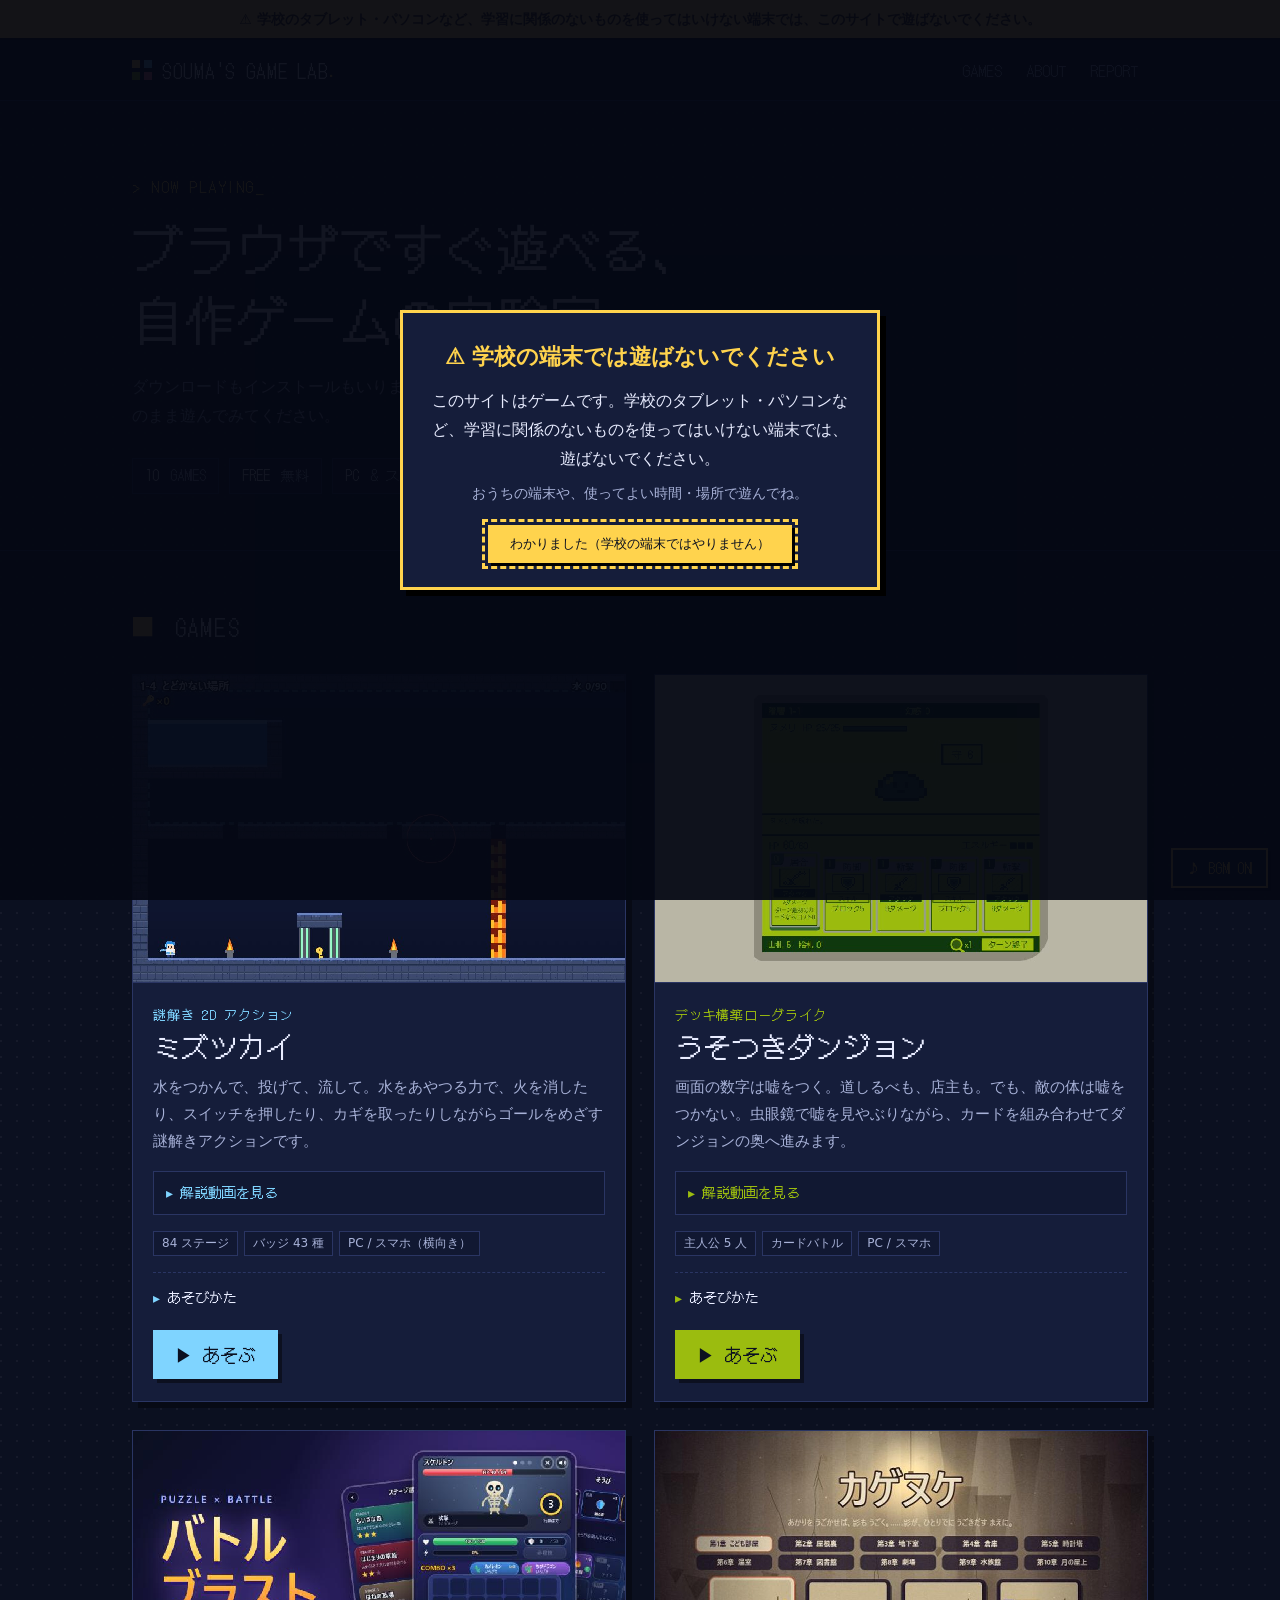
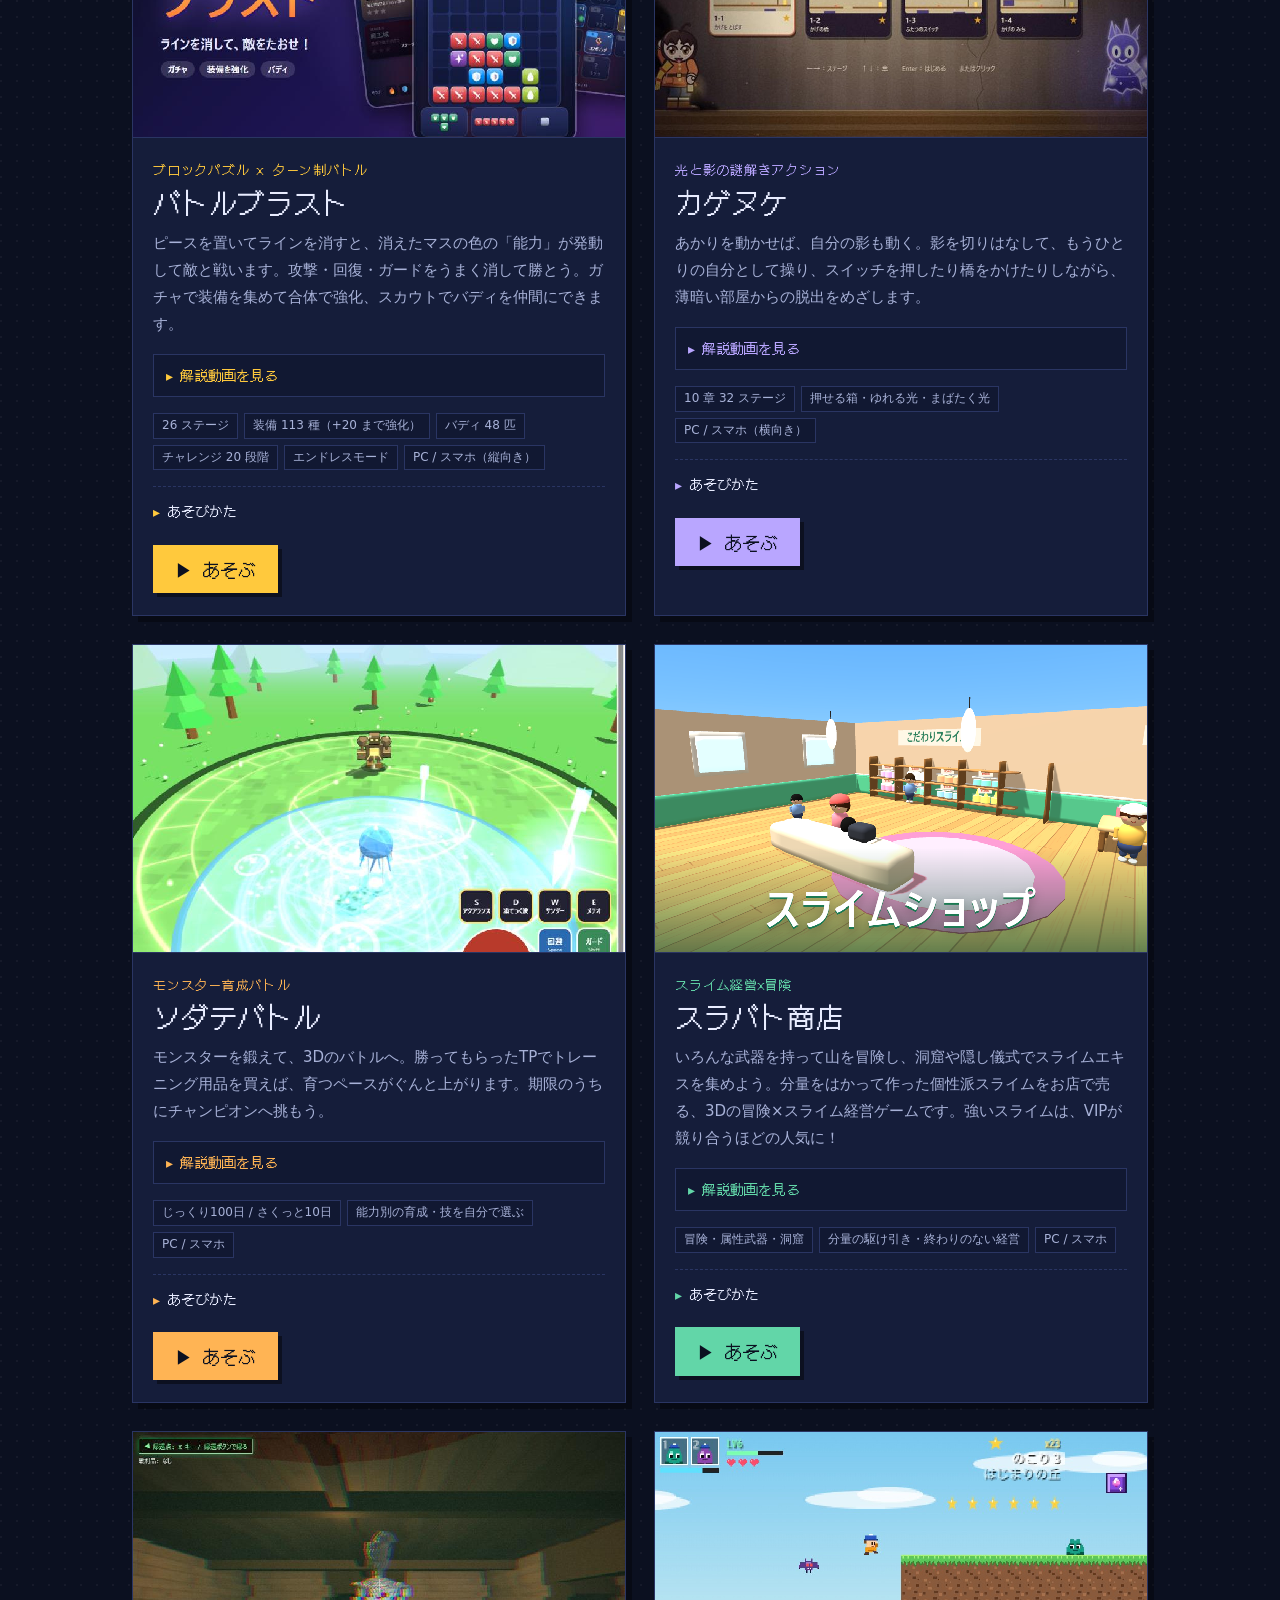
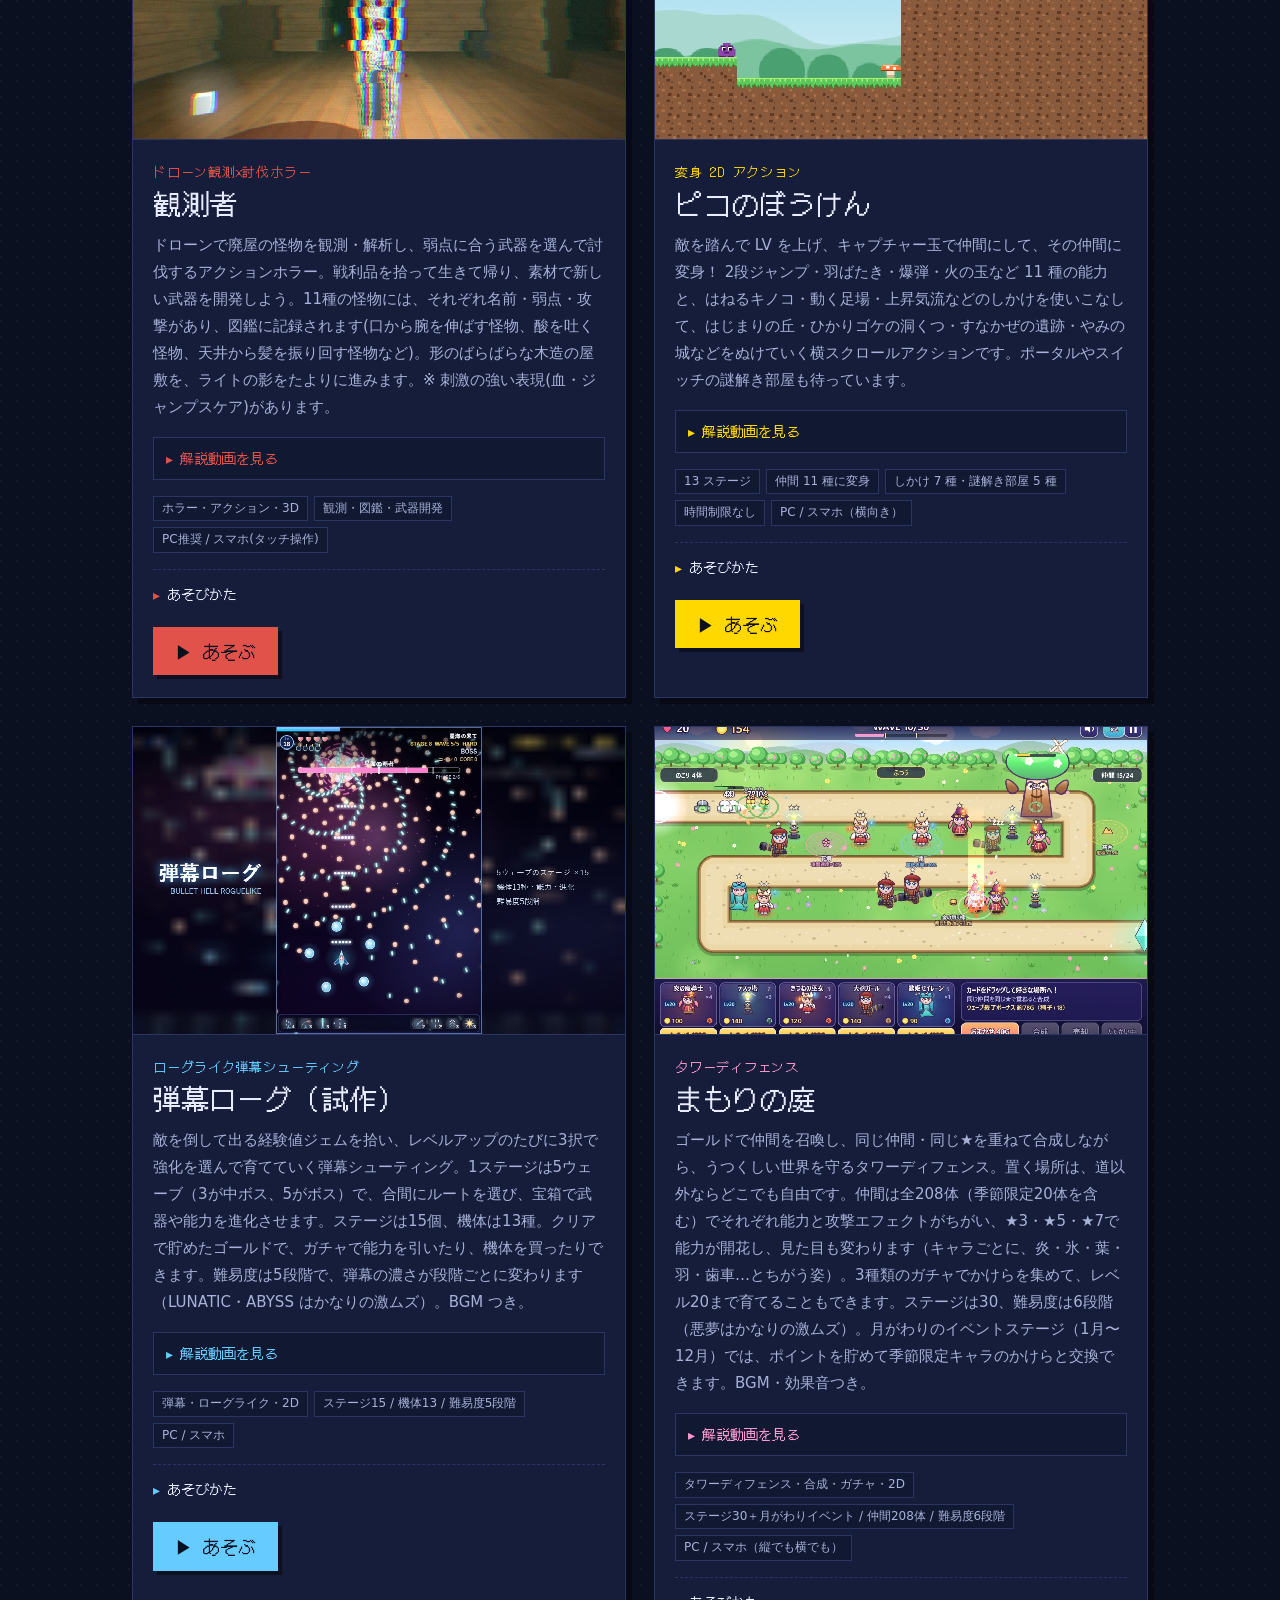
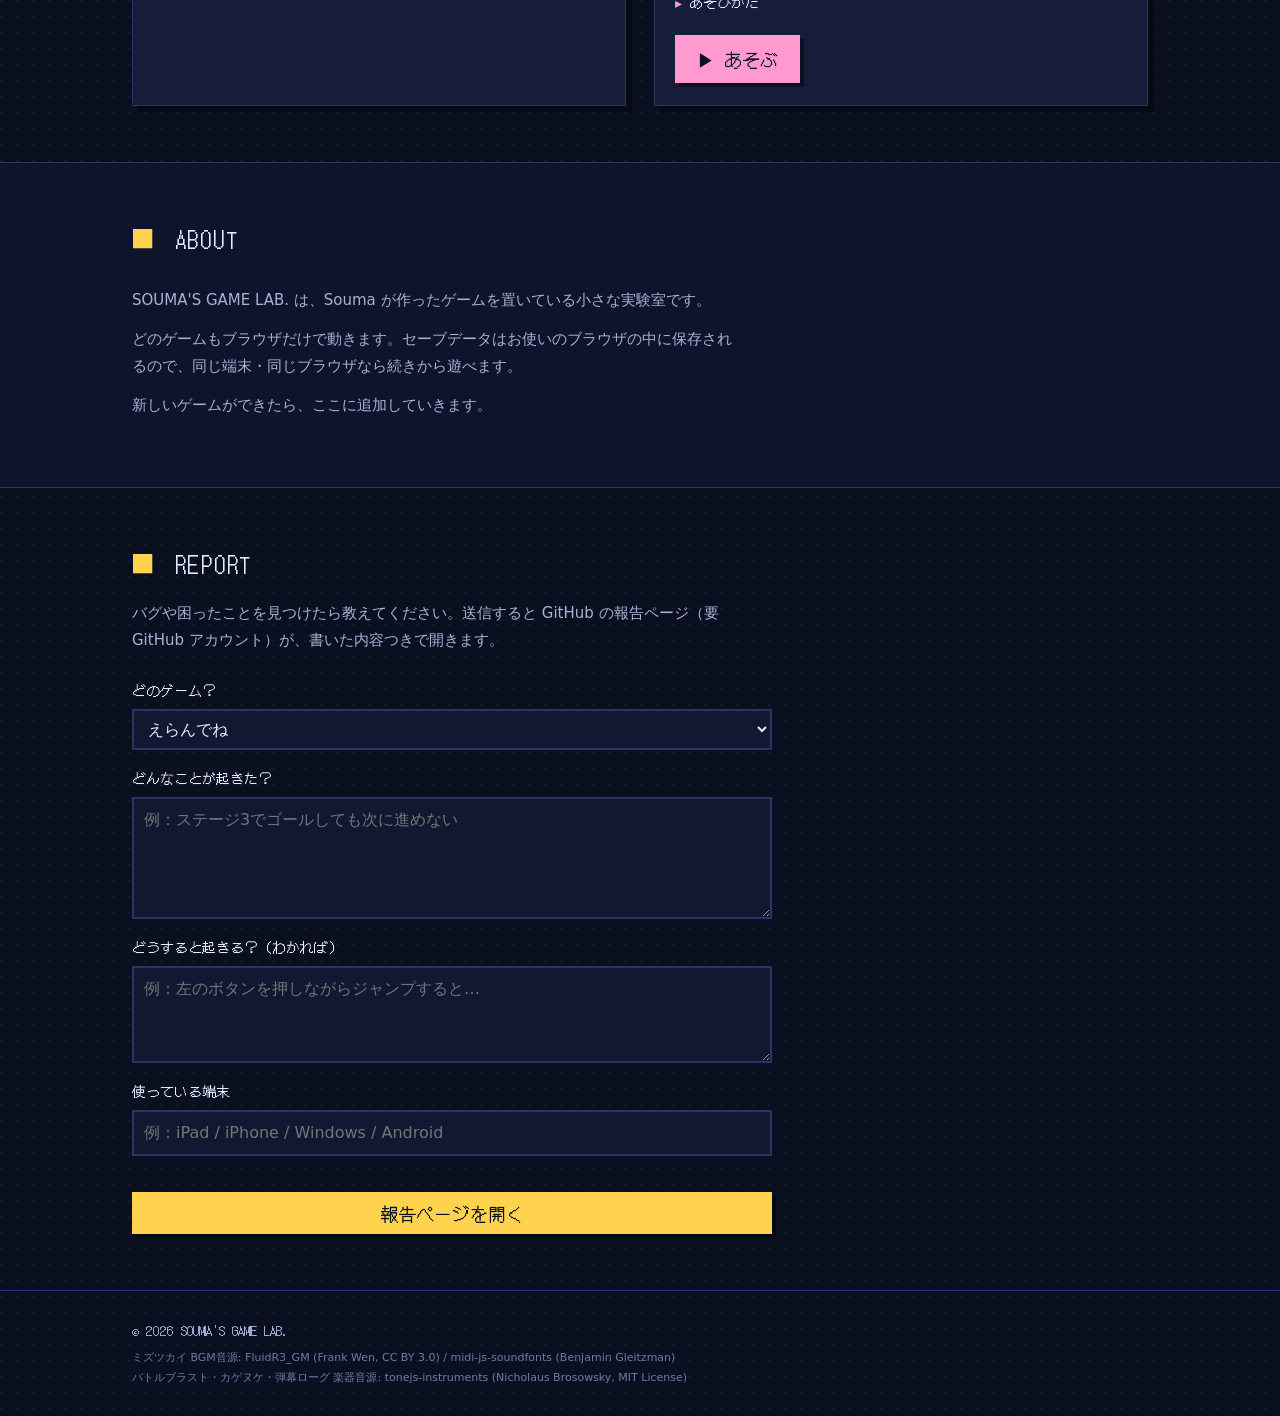
==== index.html @ 835f0729 "Deploy from game_dev@b978fca" ====
<!doctype html>
<html lang="ja">
<head>
<meta charset="utf-8">
<meta name="viewport" content="width=device-width, initial-scale=1, viewport-fit=cover">
<style>html{touch-action:manipulation;-webkit-text-size-adjust:100%}input,select,textarea{font-size:max(16px,1em)}</style><script>(function(){var l=0,o={passive:false,capture:true},m=document.querySelector('meta[name="viewport"]'),c=m&&m.content;document.addEventListener("touchstart",function(e){if(e.touches.length>1&&e.cancelable)e.preventDefault();},o);document.addEventListener("touchend",function(e){var n=Date.now();if(n-l<350&&e.cancelable)e.preventDefault();l=n;},o);["gesturestart","gesturechange","gestureend"].forEach(function(t){document.addEventListener(t,function(e){e.preventDefault();},o);});document.addEventListener("dblclick",function(e){e.preventDefault();},o);var v=window.visualViewport;if(v&&m)v.addEventListener("resize",function(){if(v.scale>1.01){m.content=c+",maximum-scale=1.0001";setTimeout(function(){m.content=c;},60);}});})();</script>
<title>SOUMA'S GAME LAB.</title>
<meta name="description" content="ブラウザですぐ遊べる自作ゲームを公開している、SOUMA'S GAME LAB. のホームページです。">
<meta property="og:title" content="SOUMA'S GAME LAB.">
<meta property="og:description" content="ブラウザですぐ遊べる、自作ゲームの実験室。">
<meta property="og:type" content="website">
<meta property="og:image" content="https://soumakonagai-dev.github.io/images/mizutsukai.jpg">
<meta name="theme-color" content="#0b1020">
<link rel="icon" href="favicon.svg" type="image/svg+xml">
<link rel="preconnect" href="https://fonts.googleapis.com">
<link rel="preconnect" href="https://fonts.gstatic.com" crossorigin>
<link href="https://fonts.googleapis.com/css2?family=DotGothic16&display=swap" rel="stylesheet">
<link rel="stylesheet" href="style.css">
</head>
<body>

<div id="school-note" class="school-note" role="note">⚠ 学校のタブレット・パソコンなど、学習に関係のないものを使ってはいけない端末では、このサイトで遊ばないでください。</div>

<header class="site-header">
  <div class="wrap header-inner">
    <a class="logo" href="./" aria-label="SOUMA'S GAME LAB. トップ">
      <span class="logo-mark" aria-hidden="true"></span>
      <span class="logo-text">SOUMA'S GAME LAB<span class="dot">.</span></span>
    </a>
    <nav class="nav" aria-label="メイン">
      <a href="#games">GAMES</a>
      <a href="#about">ABOUT</a>
      <a href="#report">REPORT</a>
    </nav>
  </div>
</header>

<main>
  <section class="hero">
    <div class="wrap">
      <p class="hero-kicker">&gt; NOW PLAYING_</p>
      <h1 class="hero-title">ブラウザですぐ遊べる、<br>自作ゲームの実験室。</h1>
      <p class="hero-lead">ダウンロードもインストールもいりません。気になったゲームを選んで、そのまま遊んでみてください。</p>
      <ul class="hero-stats" aria-label="サイトの特徴">
        <li><b>10</b> GAMES</li>
        <li><b>FREE</b> 無料</li>
        <li><b>PC</b> &amp; スマホ</li>
      </ul>
    </div>
  </section>

  <section id="games" class="section">
    <div class="wrap">
      <h2 class="section-title"><span aria-hidden="true">■</span> GAMES</h2>

      <div class="games">
        <article class="game" style="--accent:#7fd4ff; --media-bg:#0b1020">
          <a class="game-media" href="games/mizutsukai/" tabindex="-1" aria-hidden="true">
            <img src="images/mizutsukai.jpg" alt="" width="960" height="600" loading="lazy">
          </a>
          <div class="game-body">
            <p class="game-genre">謎解き 2D アクション</p>
            <h3 class="game-title">ミズツカイ</h3>
            <p class="game-desc">水をつかんで、投げて、流して。水をあやつる力で、火を消したり、スイッチを押したり、カギを取ったりしながらゴールをめざす謎解きアクションです。</p>
            <div class="video" data-game="mizutsukai" data-yt="" data-src="videos/mizutsukai.mp4" data-poster="images/mizutsukai.jpg"></div>
            <ul class="game-tags">
              <li>84 ステージ</li>
              <li>バッジ 43 種</li>
              <li>PC / スマホ（横向き）</li>
            </ul>
            <details class="howto">
              <summary>あそびかた</summary>
              <dl>
                <dt>PC</dt><dd>←→ / AD で移動、↑ / W / Space でジャンプ。マウス長押しで水をつかみ、はなすと投げる。R でやりなおし。</dd>
                <dt>スマホ</dt><dd>横向きにして、左のパッドで移動、右のボタンでジャンプ。画面をなぞって水をあやつる。</dd>
              </dl>
              <p>はじめての人は、ステージえらびの「チュートリアル」から！</p>
            </details>
            <a class="play" href="games/mizutsukai/">▶ あそぶ</a>
          </div>
        </article>

        <article class="game" style="--accent:#9bbc0f; --media-bg:#b9b6a6">
          <a class="game-media" href="games/usotsuki-dungeon/" tabindex="-1" aria-hidden="true">
            <img src="images/usotsuki-dungeon.jpg" alt="" width="960" height="600" loading="lazy">
          </a>
          <div class="game-body">
            <p class="game-genre">デッキ構築ローグライク</p>
            <h3 class="game-title">うそつきダンジョン</h3>
            <p class="game-desc">画面の数字は嘘をつく。道しるべも、店主も。でも、敵の体は嘘をつかない。虫眼鏡で嘘を見やぶりながら、カードを組み合わせてダンジョンの奥へ進みます。</p>
            <div class="video" data-game="usotsuki-dungeon" data-yt="" data-src="videos/usotsuki-dungeon.mp4" data-poster="images/usotsuki-dungeon.jpg"></div>
            <ul class="game-tags">
              <li>主人公 5 人</li>
              <li>カードバトル</li>
              <li>PC / スマホ</li>
            </ul>
            <details class="howto">
              <summary>あそびかた</summary>
              <dl>
                <dt>PC</dt><dd>←→ で選んで Z で決定、X でターン終了。C で虫眼鏡を構えて、あやしいところを調べる。</dd>
                <dt>スマホ</dt><dd>1 回タップで選択、もう 1 回で決定。虫眼鏡は右下をタップしてから、あやしいところをタップ。</dd>
              </dl>
              <p>タイトル画面の「チュートリアル」で基本が学べます。</p>
            </details>
            <a class="play" href="games/usotsuki-dungeon/">▶ あそぶ</a>
          </div>
        </article>

        <article class="game" style="--accent:#ffc93d; --media-bg:#1c1450">
          <a class="game-media" href="games/battle-blast/" tabindex="-1" aria-hidden="true">
            <img src="images/battle-blast.jpg" alt="" width="960" height="600" loading="lazy">
          </a>
          <div class="game-body">
            <p class="game-genre">ブロックパズル × ターン制バトル</p>
            <h3 class="game-title">バトルブラスト</h3>
            <p class="game-desc">ピースを置いてラインを消すと、消えたマスの色の「能力」が発動して敵と戦います。攻撃・回復・ガードをうまく消して勝とう。ガチャで装備を集めて合体で強化、スカウトでバディを仲間にできます。</p>
            <div class="video" data-game="battle-blast" data-yt="" data-src="videos/battle-blast.mp4" data-poster="images/battle-blast.jpg"></div>
            <ul class="game-tags">
              <li>26 ステージ</li>
              <li>装備 113 種（+20 まで強化）</li>
              <li>バディ 48 匹</li>
              <li>チャレンジ 20 段階</li>
              <li>エンドレスモード</li>
              <li>PC / スマホ（縦向き）</li>
            </ul>
            <details class="howto">
              <summary>あそびかた</summary>
              <dl>
                <dt>PC</dt><dd>手札のピースをマウスでドラッグして、盤面に置く。タテかヨコ 1 列がそろうと消えて、そのマスの能力が発動する。</dd>
                <dt>スマホ</dt><dd>指でピースをドラッグ。画面上のボタンで必殺技とバディのスキルが使える。</dd>
              </dl>
              <p>はじめての人は、ステージ 1「ちいさな森」から！ コインでガチャを引いて装備を集めよう（ピックアップは1時間ごとに入れかわり）。スカウトで仲間にしたバディは、バトル中に1回ずつスキルが使えるよ。腕に自信がついたら、難易度 20 段階のチャレンジへ！</p>
            </details>
            <a class="play" href="games/battle-blast/">▶ あそぶ</a>
          </div>
        </article>

        <article class="game" style="--accent:#b9a6ff; --media-bg:#2a2236">
          <a class="game-media" href="games/kagenuke/" tabindex="-1" aria-hidden="true">
            <img src="images/kagenuke.jpg" alt="" width="960" height="600" loading="lazy">
          </a>
          <div class="game-body">
            <p class="game-genre">光と影の謎解きアクション</p>
            <h3 class="game-title">カゲヌケ</h3>
            <p class="game-desc">あかりを動かせば、自分の影も動く。影を切りはなして、もうひとりの自分として操り、スイッチを押したり橋をかけたりしながら、薄暗い部屋からの脱出をめざします。</p>
            <div class="video" data-game="kagenuke" data-yt="" data-src="videos/kagenuke.mp4" data-poster="images/kagenuke.jpg"></div>
            <ul class="game-tags">
              <li>10 章 32 ステージ</li>
              <li>押せる箱・ゆれる光・まばたく光</li>
              <li>PC / スマホ（横向き）</li>
            </ul>
            <details class="howto">
              <summary>あそびかた</summary>
              <dl>
                <dt>PC</dt><dd>←→ で歩く、Space でジャンプ。L であかりを動かす（矢印キー・Q/E・マウスのドラッグ）。C で自分の影を切りはなし、Tab で実体と影を切りかえる。R でやりなおし、Esc でポーズ。</dd>
                <dt>スマホ</dt><dd>横向きにして、左の ◀ ▶ で歩き、右の「ジャンプ」。「ひかり」を押してから画面をなぞると あかりが動く（「ちかく」「とおく」で奥行き）。「影」で影をつくり、「きりかえ」で実体と影を切りかえる。</dd>
              </dl>
              <p>はじめての人は、タイトルの「あそびかた」（チュートリアル）から！ 画面の案内にそって、あかりの動かしかたや、影のつくりかたを順番に覚えられます。影は、あかりの影の中だけを歩けます。光に照らされた所は壁になります。</p>
            </details>
            <a class="play" href="games/kagenuke/">▶ あそぶ</a>
          </div>
        </article>
        <article class="game" style="--accent:#ffb454; --media-bg:#1b2040">
          <a class="game-media" href="games/sodate-battle/" tabindex="-1" aria-hidden="true">
            <img src="images/sodate-battle.jpg" alt="" width="960" height="600" loading="lazy">
          </a>
          <div class="game-body">
            <p class="game-genre">モンスター育成バトル</p>
            <h3 class="game-title">ソダテバトル</h3>
            <p class="game-desc">モンスターを鍛えて、3Dのバトルへ。勝ってもらったTPでトレーニング用品を買えば、育つペースがぐんと上がります。期限のうちにチャンピオンへ挑もう。</p>
            <div class="video" data-game="sodate-battle" data-yt="" data-src="videos/sodate-battle.mp4" data-poster="images/sodate-battle.jpg"></div>
            <ul class="game-tags">
              <li>じっくり100日 / さくっと10日</li>
              <li>能力別の育成・技を自分で選ぶ</li>
              <li>PC / スマホ</li>
            </ul>
            <details class="howto">
              <summary>あそびかた</summary>
              <dl>
                <dt>育成</dt><dd>トレーニングで「攻撃・防御・魔力・体力」などを別々に鍛える。能力が条件に届くと、新しい技を覚える。技は4つまで自分で選べる。</dd>
                <dt>PC</dt><dd>矢印キーで移動、A で攻撃（長押しで溜め）、S・D・W・E で技、Space で回避、Shift でガード、Q で必殺。</dd>
                <dt>スマホ</dt><dd>左のスティックで移動、右のボタンで攻撃・技・回避・ガード・必殺。</dd>
              </dl>
              <p>はじめての人は、「さくっと10日」から！ エリアのぬしを倒して先へ進み、期限までにチャンピオンを目指そう。</p>
            </details>
            <a class="play" href="games/sodate-battle/">▶ あそぶ</a>
          </div>
        </article>
        <article class="game" style="--accent:#62d6a8; --media-bg:#2a6a52">
          <a class="game-media" href="games/slime-shop/" tabindex="-1" aria-hidden="true">
            <img src="images/slime-shop.png" alt="" width="960" height="600" loading="lazy">
          </a>
          <div class="game-body">
            <p class="game-genre">スライム経営×冒険</p>
            <h3 class="game-title">スラバト商店</h3>
            <p class="game-desc">いろんな武器を持って山を冒険し、洞窟や隠し儀式でスライムエキスを集めよう。分量をはかって作った個性派スライムをお店で売る、3Dの冒険×スライム経営ゲームです。強いスライムは、VIPが競り合うほどの人気に！</p>
            <div class="video" data-game="slime-shop" data-yt="" data-src="videos/slime-shop.mp4" data-poster="images/slime-shop.png"></div>
            <ul class="game-tags">
              <li>冒険・属性武器・洞窟</li>
              <li>分量の駆け引き・終わりのない経営</li>
              <li>PC / スマホ</li>
            </ul>
            <details class="howto">
              <summary>あそびかた</summary>
              <dl>
                <dt>PC</dt><dd>WASD で歩く、ドラッグで視点、Shift でダッシュ、E で調べる。</dd>
                <dt>スマホ</dt><dd>左のスティックで歩き、右のボタンで調べる。2本指でズーム。</dd>
                <dt>さわる</dt><dd>完成したスライムは「さわってみる」で、つついたり、のばしたりできる。</dd>
                <dt>作る</dt><dd>お店の奥の工房で、材料のボタンを長押しして注ぎ、画面をドラッグしてこねる。ノリに対する割合が大事。</dd>
                <dt>売る</dt><dd>棚に並べて値段をつける。お客さんの好みに合うほど高く売れる。</dd>
              </dl>
              <p>はじめての人は、まず工房で、ノリ100ml・水200ml・ホウ砂水30mlほどを入れてこねてみよう！ 水はノリより多めがうまくいきます。 材料がなくなったら町へ仕入れに。</p>
            </details>
            <a class="play" href="games/slime-shop/">▶ あそぶ</a>
          </div>
        </article>
        <article class="game" style="--accent:#e0524a; --media-bg:#3a1410">
          <a class="game-media" href="games/horror-drone/" tabindex="-1" aria-hidden="true">
            <img src="images/horror-drone.jpg" alt="" width="800" height="600" loading="lazy">
          </a>
          <div class="game-body">
            <p class="game-genre">ドローン観測×討伐ホラー</p>
            <h3 class="game-title">観測者</h3>
            <p class="game-desc">ドローンで廃屋の怪物を観測・解析し、弱点に合う武器を選んで討伐するアクションホラー。戦利品を拾って生きて帰り、素材で新しい武器を開発しよう。11種の怪物には、それぞれ名前・弱点・攻撃があり、図鑑に記録されます(口から腕を伸ばす怪物、酸を吐く怪物、天井から髪を振り回す怪物など)。形のばらばらな木造の屋敷を、ライトの影をたよりに進みます。※ 刺激の強い表現(血・ジャンプスケア)があります。</p>
            <div class="video" data-game="horror-drone" data-yt="" data-src="videos/horror-drone.mp4" data-poster="images/horror-drone.jpg"></div>
            <ul class="game-tags">
              <li>ホラー・アクション・3D</li>
              <li>観測・図鑑・武器開発</li>
              <li>PC推奨 / スマホ(タッチ操作)</li>
            </ul>
            <details class="howto">
              <summary>あそびかた</summary>
              <dl>
                <dt>PC</dt><dd>W・S(または上下キー)で前後に移動、A・D(または左右キー)で向き、Q・E で上下の向き、マウスでも向きを変えられる。F または左クリックで解析・射撃。</dd>
                <dt>スマホ</dt><dd>左のスティックで移動、右側をスワイプで向き、ボタンで解析・射撃・帰還。</dd>
                <dt>観測</dt><dd>ドローン(Space・Shift で上下)で怪物を探し、F を長押しして解析。弱点は「開く瞬間」だけ見える。R で録画、P で再生すると予兆が分かる。</dd>
                <dt>出撃</dt><dd>武器を2つ選んで徒歩で廃屋へ。弱点の属性に合う武器が大きく効く。戦利品を拾い、自宅の緑の輪(帰還点)で X キーを押すと帰れる。やられると持っていた戦利品は失う。</dd>
              </dl>
              <p>はじめての人は、まずドローンで「鼻なし」を観測して、弱点(口の中)を解析しよう。音が出ます。イヤホン推奨。</p>
            </details>
            <a class="play" href="games/horror-drone/">▶ あそぶ</a>
          </div>
        </article>
        <article class="game" style="--accent:#ffd800; --media-bg:#78c8f0">
          <a class="game-media" href="games/pico/" tabindex="-1" aria-hidden="true">
            <img src="images/pico.jpg" alt="" width="960" height="600" loading="lazy">
          </a>
          <div class="game-body">
            <p class="game-genre">変身 2D アクション</p>
            <h3 class="game-title">ピコのぼうけん</h3>
            <p class="game-desc">敵を踏んで LV を上げ、キャプチャー玉で仲間にして、その仲間に変身！ 2段ジャンプ・羽ばたき・爆弾・火の玉など 11 種の能力と、はねるキノコ・動く足場・上昇気流などのしかけを使いこなして、はじまりの丘・ひかりゴケの洞くつ・すなかぜの遺跡・やみの城などをぬけていく横スクロールアクションです。ポータルやスイッチの謎解き部屋も待っています。</p>
            <div class="video" data-game="pico" data-yt="" data-src="videos/pico.mp4" data-poster="images/pico.jpg"></div>
            <ul class="game-tags">
              <li>13 ステージ</li>
              <li>仲間 11 種に変身</li>
              <li>しかけ 7 種・謎解き部屋 5 種</li>
              <li>時間制限なし</li>
              <li>PC / スマホ（横向き）</li>
            </ul>
            <details class="howto">
              <summary>あそびかた</summary>
              <dl>
                <dt>PC</dt><dd>←→ で移動、Z / Space でジャンプ、X でダッシュ。V でキャプチャー玉（変身中は特技）、1・2 で変身、↓ でポータルに入る、Q でなかま図鑑。</dd>
                <dt>スマホ</dt><dd>横向きにして、左の ◀ ▶ で移動、右の A でジャンプ、B でダッシュ。V・1・2・▼・なかま のボタンも画面にあります。</dd>
                <dt>ハート</dt><dd>ダメージを受けるとハートがへり、0 になるとミス。宝石ブロックから出るハートの実で回復。光る石（チェックポイント）にさわると、ミスしてもそこから再開できます。</dd>
              </dl>
              <p>はじめての人は、まず敵を踏んで LV を上げよう！ LV が条件に届いた敵は、キャプチャー玉で仲間にできます。ゲームを始める前に、くわしい操作方法が表示されます。</p>
            </details>
            <a class="play" href="games/pico/">▶ あそぶ</a>
          </div>
        </article>
        <article class="game" style="--accent:#6cf; --media-bg:#101a40">
          <a class="game-media" href="games/danmaku-rogue/" tabindex="-1" aria-hidden="true">
            <img src="images/danmaku-rogue.jpg" alt="" width="960" height="600" loading="lazy">
          </a>
          <div class="game-body">
            <p class="game-genre">ローグライク弾幕シューティング</p>
            <h3 class="game-title">弾幕ローグ（試作）</h3>
            <p class="game-desc">敵を倒して出る経験値ジェムを拾い、レベルアップのたびに3択で強化を選んで育てていく弾幕シューティング。1ステージは5ウェーブ（3が中ボス、5がボス）で、合間にルートを選び、宝箱で武器や能力を進化させます。ステージは15個、機体は13種。クリアで貯めたゴールドで、ガチャで能力を引いたり、機体を買ったりできます。難易度は5段階で、弾幕の濃さが段階ごとに変わります（LUNATIC・ABYSS はかなりの激ムズ）。BGM つき。</p>
            <div class="video" data-game="danmaku-rogue" data-yt="" data-src="videos/danmaku-rogue.mp4" data-poster="images/danmaku-rogue.jpg"></div>
            <ul class="game-tags">
              <li>弾幕・ローグライク・2D</li>
              <li>ステージ15 / 機体13 / 難易度5段階</li>
              <li>PC / スマホ</li>
            </ul>
            <details class="howto">
              <summary>あそびかた</summary>
              <dl>
                <dt>PC</dt><dd>WASD・矢印キーで自機を動かす。弾は自動で出る。Shift で低速移動（当たり判定の点が見える）、X か右クリックでボム、P で一時停止、N で BGM のオンオフ。</dd>
                <dt>スマホ</dt><dd>画面をなぞって自機を動かす。右下の「ボム」ボタンでボム。</dd>
                <dt>育てる</dt><dd>敵を倒すと宝石が落ちる。拾ってレベルアップし、3つの強化から1つ選ぶ。武器や能力は Lv5 まで育ち、条件がそろうと宝箱で進化する（カードに進化先と必要なスキルが出ます）。</dd>
                <dt>お金</dt><dd>ステージをクリアするとゴールドが手に入る。強化メニューの「ガチャ」で能力を引き、「機体格納庫」で機体を買える。</dd>
              </dl>
              <p>はじめての人は、難易度 EASY かNORMAL のステージ1から！ 音が出ます。最初にクリックかキーを押すと BGM が流れます。※ 試作版のため、ふぐあいがあるかもしれません。</p>
            </details>
            <a class="play" href="games/danmaku-rogue/">▶ あそぶ</a>
          </div>
        </article>
        <article class="game" style="--accent:#ff9ad0; --media-bg:#1a1040">
          <a class="game-media" href="games/mamori-garden/" tabindex="-1" aria-hidden="true">
            <img src="images/mamori-garden.jpg" alt="" width="960" height="600" loading="lazy">
          </a>
          <div class="game-body">
            <p class="game-genre">タワーディフェンス</p>
            <h3 class="game-title">まもりの庭</h3>
            <p class="game-desc">ゴールドで仲間を召喚し、同じ仲間・同じ★を重ねて合成しながら、うつくしい世界を守るタワーディフェンス。置く場所は、道以外ならどこでも自由です。仲間は全208体（季節限定20体を含む）でそれぞれ能力と攻撃エフェクトがちがい、★3・★5・★7で能力が開花し、見た目も変わります（キャラごとに、炎・氷・葉・羽・歯車…とちがう姿）。3種類のガチャでかけらを集めて、レベル20まで育てることもできます。ステージは30、難易度は6段階（悪夢はかなりの激ムズ）。月がわりのイベントステージ（1月〜12月）では、ポイントを貯めて季節限定キャラのかけらと交換できます。BGM・効果音つき。</p>
            <div class="video" data-game="mamori-garden" data-yt="" data-src="videos/mamori-garden.mp4" data-poster="images/mamori-garden.jpg"></div>
            <ul class="game-tags">
              <li>タワーディフェンス・合成・ガチャ・2D</li>
              <li>ステージ30＋月がわりイベント / 仲間208体 / 難易度6段階</li>
              <li>PC / スマホ（縦でも横でも）</li>
            </ul>
            <details class="howto">
              <summary>あそびかた</summary>
              <dl>
                <dt>おく</dt><dd>下のカードを、好きな場所へドラッグして仲間を召喚（道の上以外ならどこでもOK）。カードをタップしてから場所をタップしてもOK。右上の★1・★2・★3で、強い仲間をいきなり召喚することもできます（その分お高め）。キーボードは 1〜5 で召喚、R でおまかせ召喚、Space でウェーブ開始、F で速度、P で一時停止。</dd>
                <dt>合成</dt><dd>同じ仲間を同じ★の上にドラッグして重ねると、★が1つ上がって強くなります（最大★7）。仲間が多すぎて置けなくなったら、合成か売却で場所をあけましょう。戦闘中のゴールドでキャラごとの強化もできます。</dd>
                <dt>ガチャ</dt><dd>戦うとジェムが、クリアするとたまにチケットがもらえます。ノーマル・レア・ウルトラの3種類。タイトルの「ガチャ」で「かけら」を集めて、新しい仲間に（エピックまでは少ない数でOK）。「なかま強化」でレベル20まで育てられます。</dd>
                <dt>イベント</dt><dd>タイトルの「○月イベント」で、その月だけのステージに挑戦。クリアで貯まるポイントは、その月のイベント中だけ使えて、イベントクエスト（12個）でもポイントがもらえます。季節限定キャラ（春夏秋冬 各5体）や、ふつうのエピック以上のキャラ（品ぞろえは季節ごとに入れかわります）のかけらと交換できます。難しい難易度ほど、ポイントも増えます。来月・来年には持ち越せません。</dd>
                <dt>むずかしさ</dt><dd>難易度は「やさしい」から「悪夢」まで6段階。前の難易度をクリアすると次が遊べます。エフェクトが重いときは、右上の「FX」でオフにできます。</dd>
              </dl>
              <p>はじめての人は、ステージ1の「ふつう」から！ 音が出ます。最初にクリックかタップをすると BGM が流れます。</p>
            </details>
            <a class="play" href="games/mamori-garden/">▶ あそぶ</a>
          </div>
        </article>
      </div>
    </div>
  </section>

<section id="upcoming" class="section upcoming" hidden>
    <div class="wrap">
      <h2 class="section-title"><span aria-hidden="true">■</span> COMING SOON</h2>
      <p class="section-lead">いま作っている新作のトレーラーです。</p>
      <div class="trailers">
        <!--
          新作を載せるときは、下のブロックをコピーして <section id="upcoming"> の hidden を外し、
          data-src に動画ファイル（site/videos/ に置いた mp4。例: videos/trailer.mp4）を入れる。
          表紙画像を出したいときは data-poster="images/xxx.jpg" も付ける。
        <article class="trailer" style="--accent:#ffd34d">
          <div class="video" data-src="videos/trailer.mp4" data-title="ゲーム名 トレーラー"></div>
          <p class="game-genre">ジャンル</p>
          <h3 class="game-title">ゲーム名（仮）</h3>
          <p class="game-desc">ひとこと説明。</p>
          <p class="trailer-date">2026年冬 公開予定</p>
        </article>
        -->
      </div>
    </div>
  </section>

  <section id="about" class="section about">
    <div class="wrap about-inner">
      <h2 class="section-title"><span aria-hidden="true">■</span> ABOUT</h2>
      <div class="about-text">
        <p>SOUMA'S GAME LAB. は、Souma が作ったゲームを置いている小さな実験室です。</p>
        <p>どのゲームもブラウザだけで動きます。セーブデータはお使いのブラウザの中に保存されるので、同じ端末・同じブラウザなら続きから遊べます。</p>
        <p>新しいゲームができたら、ここに追加していきます。</p>
      </div>
    </div>
  </section>
<section id="report" class="section report">
    <div class="wrap">
      <h2 class="section-title"><span aria-hidden="true">■</span> REPORT</h2>
      <p class="section-lead">バグや困ったことを見つけたら教えてください。送信すると GitHub の報告ページ（要 GitHub アカウント）が、書いた内容つきで開きます。</p>
      <form id="bugform" class="bugform">
        <label>どのゲーム？
          <select name="game" required><option value="">えらんでね</option><option>サイト全体</option></select>
        </label>
        <label>どんなことが起きた？
          <textarea name="what" rows="4" required placeholder="例：ステージ3でゴールしても次に進めない"></textarea>
        </label>
        <label>どうすると起きる？（わかれば）
          <textarea name="steps" rows="3" placeholder="例：左のボタンを押しながらジャンプすると…"></textarea>
        </label>
        <label>使っている端末
          <input name="env" placeholder="例：iPad / iPhone / Windows / Android">
        </label>
        <button type="submit" class="play">報告ページを開く</button>
      </form>
    </div>
  </section>
</main>

<footer class="site-footer">
  <div class="wrap footer-inner">
    <p>&copy; 2026 SOUMA'S GAME LAB.</p>
    <p class="credit">ミズツカイ BGM音源: FluidR3_GM (Frank Wen, CC BY 3.0) / midi-js-soundfonts (Benjamin Gleitzman)<br>バトルブラスト・カゲヌケ・弾幕ローグ 楽器音源: tonejs-instruments (Nicholaus Brosowsky, MIT License)</p>
  </div>
</footer>

<script src="notice.js"></script>
<script src="bgm.js"></script>
<script src="site.js"></script>
</body>
</html>
---- style.css ----
:root {
  --bg: #0b1020;
  --bg-2: #111832;
  --panel: #151d3a;
  --line: #2a3563;
  --ink: #e8ecff;
  --ink-2: #a8b2d8;
  --ink-3: #6f7aa6;
  --brand: #ffd34d;
  --pixel: "DotGothic16", "Hiragino Kaku Gothic ProN", "Yu Gothic", monospace;
  --sans: "Hiragino Kaku Gothic ProN", "Hiragino Sans", "Yu Gothic UI", "Meiryo", system-ui, sans-serif;
}

*, *::before, *::after { box-sizing: border-box; }
html { scroll-behavior: smooth; -webkit-text-size-adjust: 100%; }
body {
  margin: 0;
  background: var(--bg);
  color: var(--ink);
  font-family: var(--sans);
  line-height: 1.8;
  /* うっすらドット格子 */
  background-image:
    radial-gradient(circle at 1px 1px, rgba(255, 255, 255, .045) 1px, transparent 0);
  background-size: 16px 16px;
}
img { max-width: 100%; display: block; }
a { color: inherit; }
:focus-visible { outline: 3px dashed var(--brand); outline-offset: 3px; }

.wrap { width: 100%; max-width: 1080px; margin: 0 auto; padding: 0 16px; }
@media (min-width: 720px) { .wrap { padding: 0 32px; } }

/* ---------- header ---------- */
.site-header {
  position: sticky; top: 0; z-index: 10;
  background: rgba(11, 16, 32, .88);
  backdrop-filter: blur(6px);
  border-bottom: 1px solid var(--line);
}
.header-inner { display: flex; align-items: center; justify-content: space-between; gap: 16px; height: 60px; }
.logo { display: flex; align-items: center; gap: 10px; text-decoration: none; font-family: var(--pixel); font-size: 18px; letter-spacing: .04em; white-space: nowrap; }
.logo .dot { color: var(--brand); }
.logo-mark {
  width: 20px; height: 20px; flex: none;
  background:
    linear-gradient(var(--brand) 0 0) 0 0 / 8px 8px no-repeat,
    linear-gradient(#7fd4ff 0 0) 12px 0 / 8px 8px no-repeat,
    linear-gradient(#9bbc0f 0 0) 0 12px / 8px 8px no-repeat,
    linear-gradient(#ff7f9e 0 0) 12px 12px / 8px 8px no-repeat;
}
.nav { display: flex; gap: 4px; font-family: var(--pixel); font-size: 15px; }
.nav a { text-decoration: none; color: var(--ink-2); padding: 6px 10px; }
.nav a:hover { color: var(--ink); background: var(--panel); }
@media (max-width: 420px) {
  .logo { font-size: 15px; }
  .nav a { padding: 6px 6px; font-size: 13px; }
}

/* ---------- hero ---------- */
.hero { padding: 72px 0 56px; border-bottom: 1px solid var(--line); }
.hero-kicker { margin: 0 0 12px; font-family: var(--pixel); color: var(--brand); font-size: 15px; letter-spacing: .1em; }
.hero-kicker::after { content: ""; }
.hero-title { margin: 0; font-family: var(--pixel); font-weight: 400; font-size: clamp(28px, 6vw, 52px); line-height: 1.35; }
.hero-lead { margin: 20px 0 0; max-width: 34em; color: var(--ink-2); font-size: 16px; }
.hero-stats { list-style: none; margin: 28px 0 0; padding: 0; display: flex; flex-wrap: wrap; gap: 10px; }
.hero-stats li {
  font-family: var(--pixel); font-size: 14px; color: var(--ink-2);
  border: 1px solid var(--line); background: var(--bg-2); padding: 4px 12px;
}
.hero-stats b { color: var(--ink); font-weight: 400; margin-right: 4px; }

/* ---------- sections ---------- */
.section { padding: 56px 0; }
.section-title { margin: 0 0 28px; font-family: var(--pixel); font-weight: 400; font-size: 22px; letter-spacing: .08em; }
.section-title span { color: var(--brand); margin-right: 6px; }

/* ---------- game cards ---------- */
.games { display: grid; gap: 28px; grid-template-columns: 1fr; }
@media (min-width: 860px) { .games { grid-template-columns: 1fr 1fr; } }

.game {
  --accent: var(--brand);
  --media-bg: #000;
  display: flex; flex-direction: column;
  background: var(--panel);
  border: 1px solid var(--line);
  box-shadow: 6px 6px 0 rgba(0, 0, 0, .35);
  transition: transform .15s, box-shadow .15s, border-color .15s;
}
.game:hover { transform: translate(-2px, -2px); box-shadow: 8px 8px 0 rgba(0, 0, 0, .35); border-color: var(--accent); }
.game-media { display: block; background: var(--media-bg); aspect-ratio: 16 / 10; overflow: hidden; border-bottom: 1px solid var(--line); }
.game-media img { width: 100%; height: 100%; object-fit: cover; image-rendering: pixelated; }
.game-body { display: flex; flex-direction: column; flex: 1; padding: 20px 20px 22px; }
.game-genre { margin: 0; font-family: var(--pixel); font-size: 13px; color: var(--accent); letter-spacing: .06em; }
.game-title { margin: 2px 0 10px; font-family: var(--pixel); font-weight: 400; font-size: 28px; line-height: 1.3; }
.game-desc { margin: 0; color: var(--ink-2); font-size: 15px; }
.game-tags { list-style: none; margin: 16px 0 0; padding: 0; display: flex; flex-wrap: wrap; gap: 6px; }
.game-tags li { font-size: 12px; color: var(--ink-2); background: var(--bg-2); border: 1px solid var(--line); padding: 1px 8px; }

.howto { margin: 16px 0 0; border-top: 1px dashed var(--line); padding-top: 12px; font-size: 14px; color: var(--ink-2); }
.howto summary { cursor: pointer; font-family: var(--pixel); color: var(--ink); list-style: none; }
.howto summary::-webkit-details-marker { display: none; }
.howto summary::before { content: "▸ "; color: var(--accent); }
.howto[open] summary::before { content: "▾ "; }
.howto dl { margin: 10px 0 0; display: grid; grid-template-columns: auto 1fr; gap: 6px 12px; }
.howto dt { font-family: var(--pixel); color: var(--accent); }
.howto dd { margin: 0; }
.howto p { margin: 10px 0 0; }

.play {
  align-self: flex-start; margin-top: 20px;
  font-family: var(--pixel); font-size: 18px; text-decoration: none;
  color: #0b1020; background: var(--accent);
  padding: 8px 22px;
  box-shadow: 4px 4px 0 rgba(0, 0, 0, .45);
  transition: transform .1s, box-shadow .1s;
}
.play:hover { transform: translate(-1px, -1px); box-shadow: 5px 5px 0 rgba(0, 0, 0, .45); }
.play:active { transform: translate(3px, 3px); box-shadow: 1px 1px 0 rgba(0, 0, 0, .45); }

/* ---------- about ---------- */
.about { border-top: 1px solid var(--line); background: rgba(17, 24, 50, .6); }
.about-text { max-width: 40em; color: var(--ink-2); font-size: 15px; }
.about-text p { margin: 0 0 12px; }

/* ---------- footer ---------- */
.site-footer { border-top: 1px solid var(--line); padding: 28px 0 calc(28px + env(safe-area-inset-bottom)); color: var(--ink-3); font-size: 13px; }
.footer-inner p { margin: 0; }
.footer-inner p:first-child { font-family: var(--pixel); color: var(--ink-2); margin-bottom: 6px; }
.credit { font-size: 11px; }

@media (prefers-reduced-motion: reduce) {
  html { scroll-behavior: auto; }
  .game, .play { transition: none; }
}

/* ---------- video ---------- */
.video { margin: 16px 0 0; }
.video-frame, .video-empty {
  position: relative; aspect-ratio: 16 / 9; width: 100%;
  background: #05070f; border: 1px solid var(--line); overflow: hidden;
}
.video-frame iframe, .video-frame img { position: absolute; inset: 0; width: 100%; height: 100%; border: 0; object-fit: cover; }
.video-frame button {
  position: absolute; inset: 0; width: 100%; height: 100%; padding: 0; border: 0; cursor: pointer;
  background: transparent; font-family: var(--pixel); color: #fff; font-size: 16px;
  display: flex; align-items: center; justify-content: center; text-shadow: 0 2px 6px #000;
}
.video-frame button span { background: rgba(0, 0, 0, .65); border: 2px solid var(--accent, var(--brand)); padding: 8px 18px; }
.video-label { margin: 0 0 6px; font-family: var(--pixel); font-size: 13px; color: var(--accent, var(--brand)); }
.video-empty { display: flex; align-items: center; justify-content: center; color: var(--ink-3); font-family: var(--pixel); font-size: 14px; border-style: dashed; }

/* ---------- coming soon ---------- */
.section-lead { margin: -12px 0 24px; color: var(--ink-2); font-size: 15px; max-width: 40em; }
.upcoming { border-top: 1px solid var(--line); }
.upcoming[hidden] { display: none; }
.trailers { display: grid; gap: 28px; grid-template-columns: 1fr; }
@media (min-width: 860px) { .trailers { grid-template-columns: 1fr 1fr; } }
.trailer { --accent: var(--brand); background: var(--panel); border: 1px solid var(--line); padding: 20px; box-shadow: 6px 6px 0 rgba(0, 0, 0, .35); }
.trailer .video { margin: 0 0 14px; }
.trailer-date { margin: 10px 0 0; font-family: var(--pixel); color: var(--accent); font-size: 14px; }

/* ---------- report ---------- */
.report { border-top: 1px solid var(--line); }
.bugform { display: grid; gap: 16px; max-width: 40em; }
.bugform label { display: grid; gap: 6px; font-family: var(--pixel); font-size: 14px; color: var(--ink); }
.bugform select, .bugform textarea, .bugform input {
  font: 16px/1.6 var(--sans); color: var(--ink); background: var(--bg-2);
  border: 2px solid var(--line); padding: 8px 10px; width: 100%; border-radius: 0;
}
.bugform select:focus, .bugform textarea:focus, .bugform input:focus { border-color: var(--brand); outline: none; }
.bugform .play { border: 0; cursor: pointer; --accent: var(--brand); }
.video-frame video { position: absolute; inset: 0; width: 100%; height: 100%; background: #000; object-fit: contain; }

/* ---------- 学校の端末についての注意 ---------- */
.school-note { background: #ffd34d; color: #3a1c00; font-weight: bold; font-size: 14px; line-height: 1.6; text-align: center; padding: 8px 16px; border-bottom: 2px solid #000; }

/* ---------- 折りたたみ動画 ---------- */
.vdetails { border: 1px solid var(--line); background: var(--bg-2); }
.vdetails summary { cursor: pointer; list-style: none; padding: 8px 12px; font-family: var(--pixel); font-size: 14px; color: var(--accent, var(--brand)); }
.vdetails summary::-webkit-details-marker { display: none; }
.vdetails summary::before { content: "▸ "; }
.vdetails[open] summary::before { content: "▾ "; }
.vdetails .video-frame { border-width: 1px 0 0; }
.video-err { margin: 0; padding: 8px 12px; font-size: 13px; color: var(--ink-2); }
.video-err a { color: var(--brand); }

/* ---------- BGM ボタン ---------- */
.bgm-btn { position: fixed; right: calc(12px + env(safe-area-inset-right)); bottom: calc(12px + env(safe-area-inset-bottom)); z-index: 20; font-family: var(--pixel); font-size: 14px; color: var(--ink-2); background: rgba(21, 29, 58, .94); border: 2px solid var(--line); padding: 8px 14px; cursor: pointer; white-space: nowrap; box-shadow: 3px 3px 0 rgba(0, 0, 0, .45); }
.bgm-btn:hover { color: var(--ink); border-color: var(--brand); }
.bgm-btn[aria-pressed="true"] { color: var(--brand); border-color: var(--brand); }
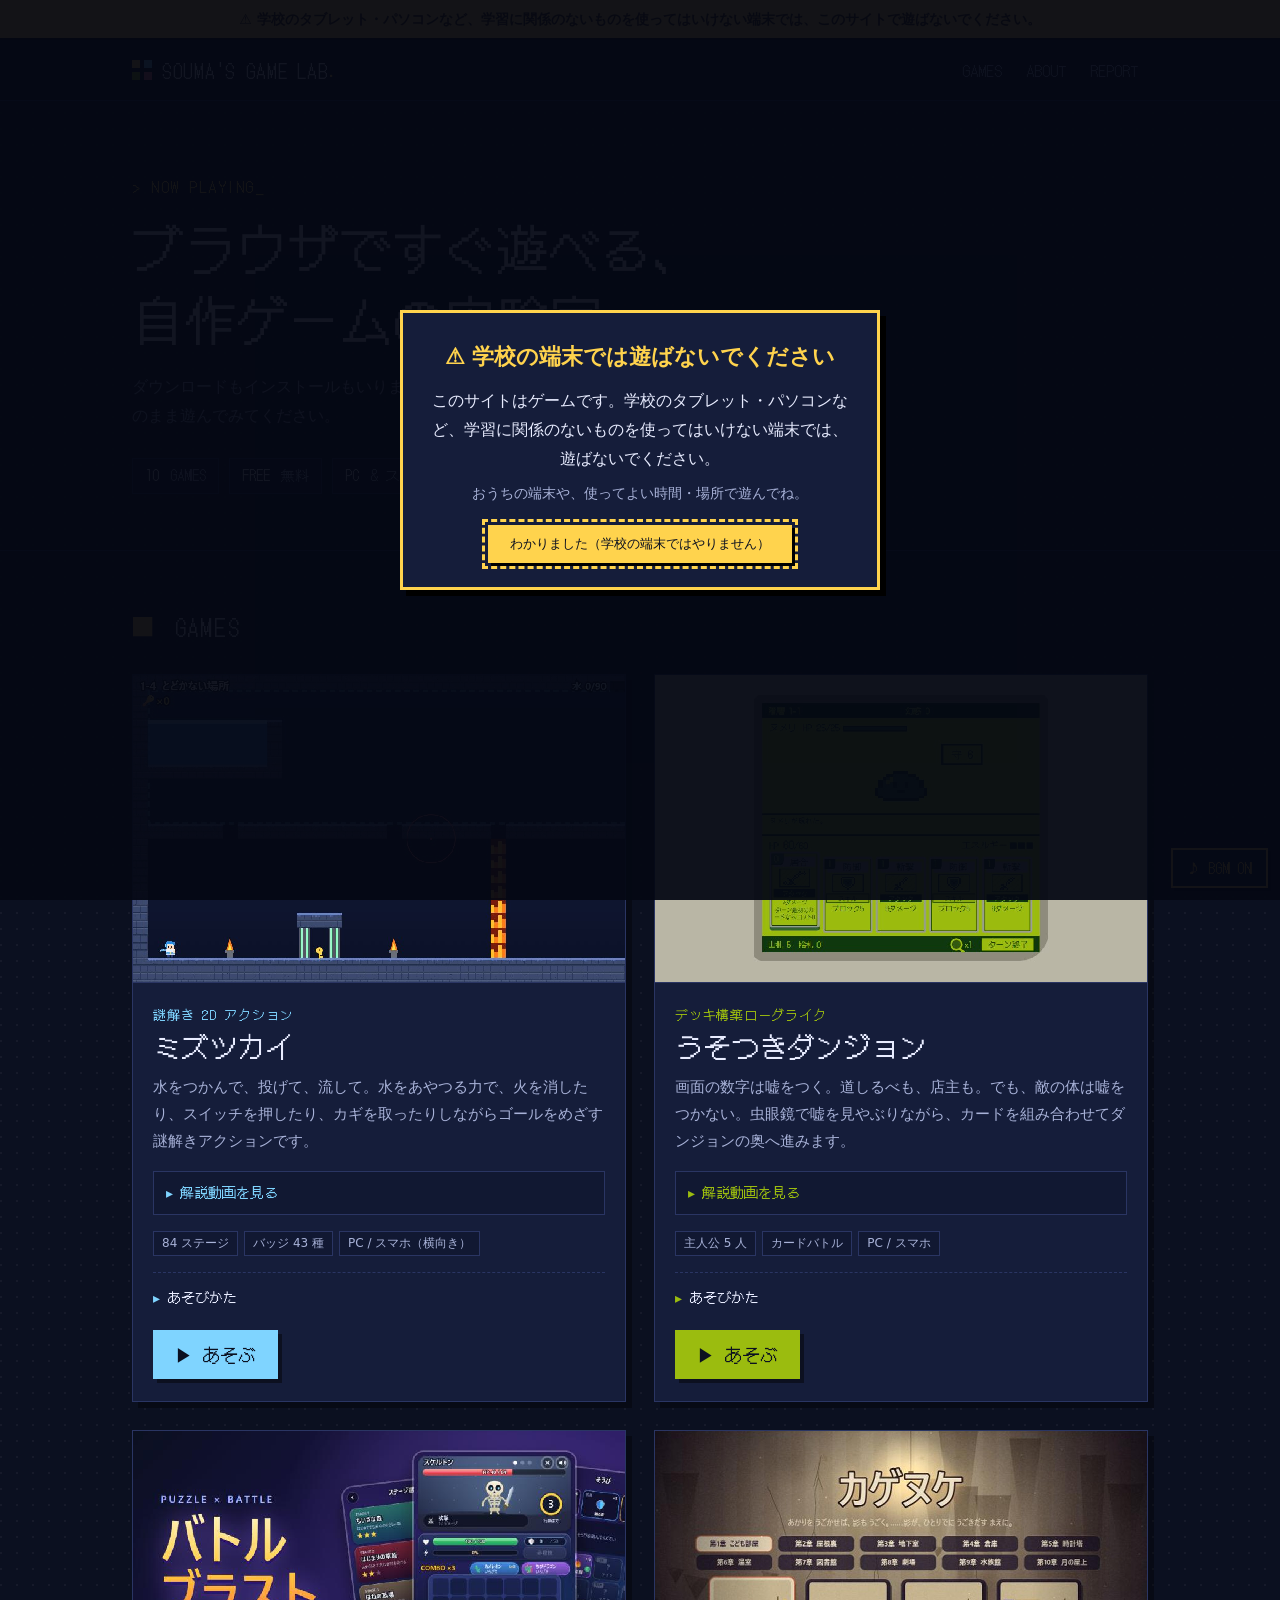
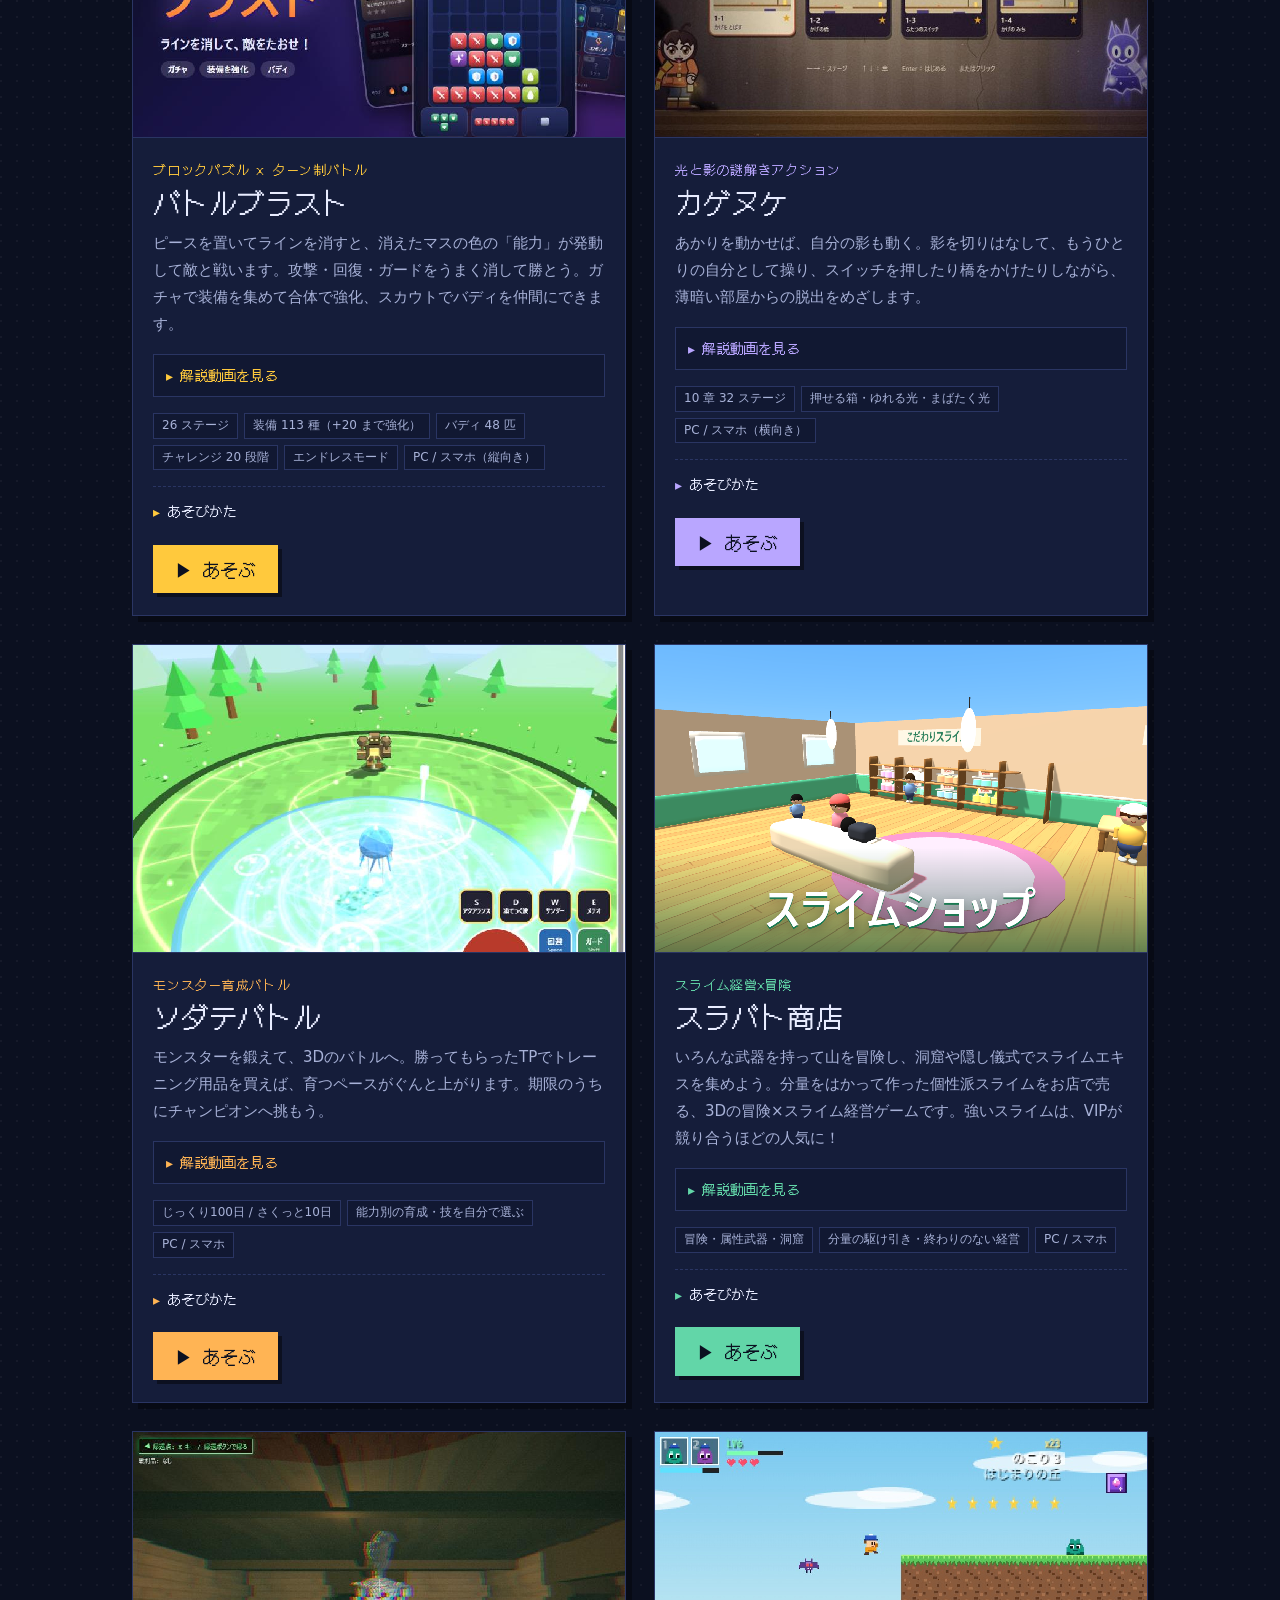
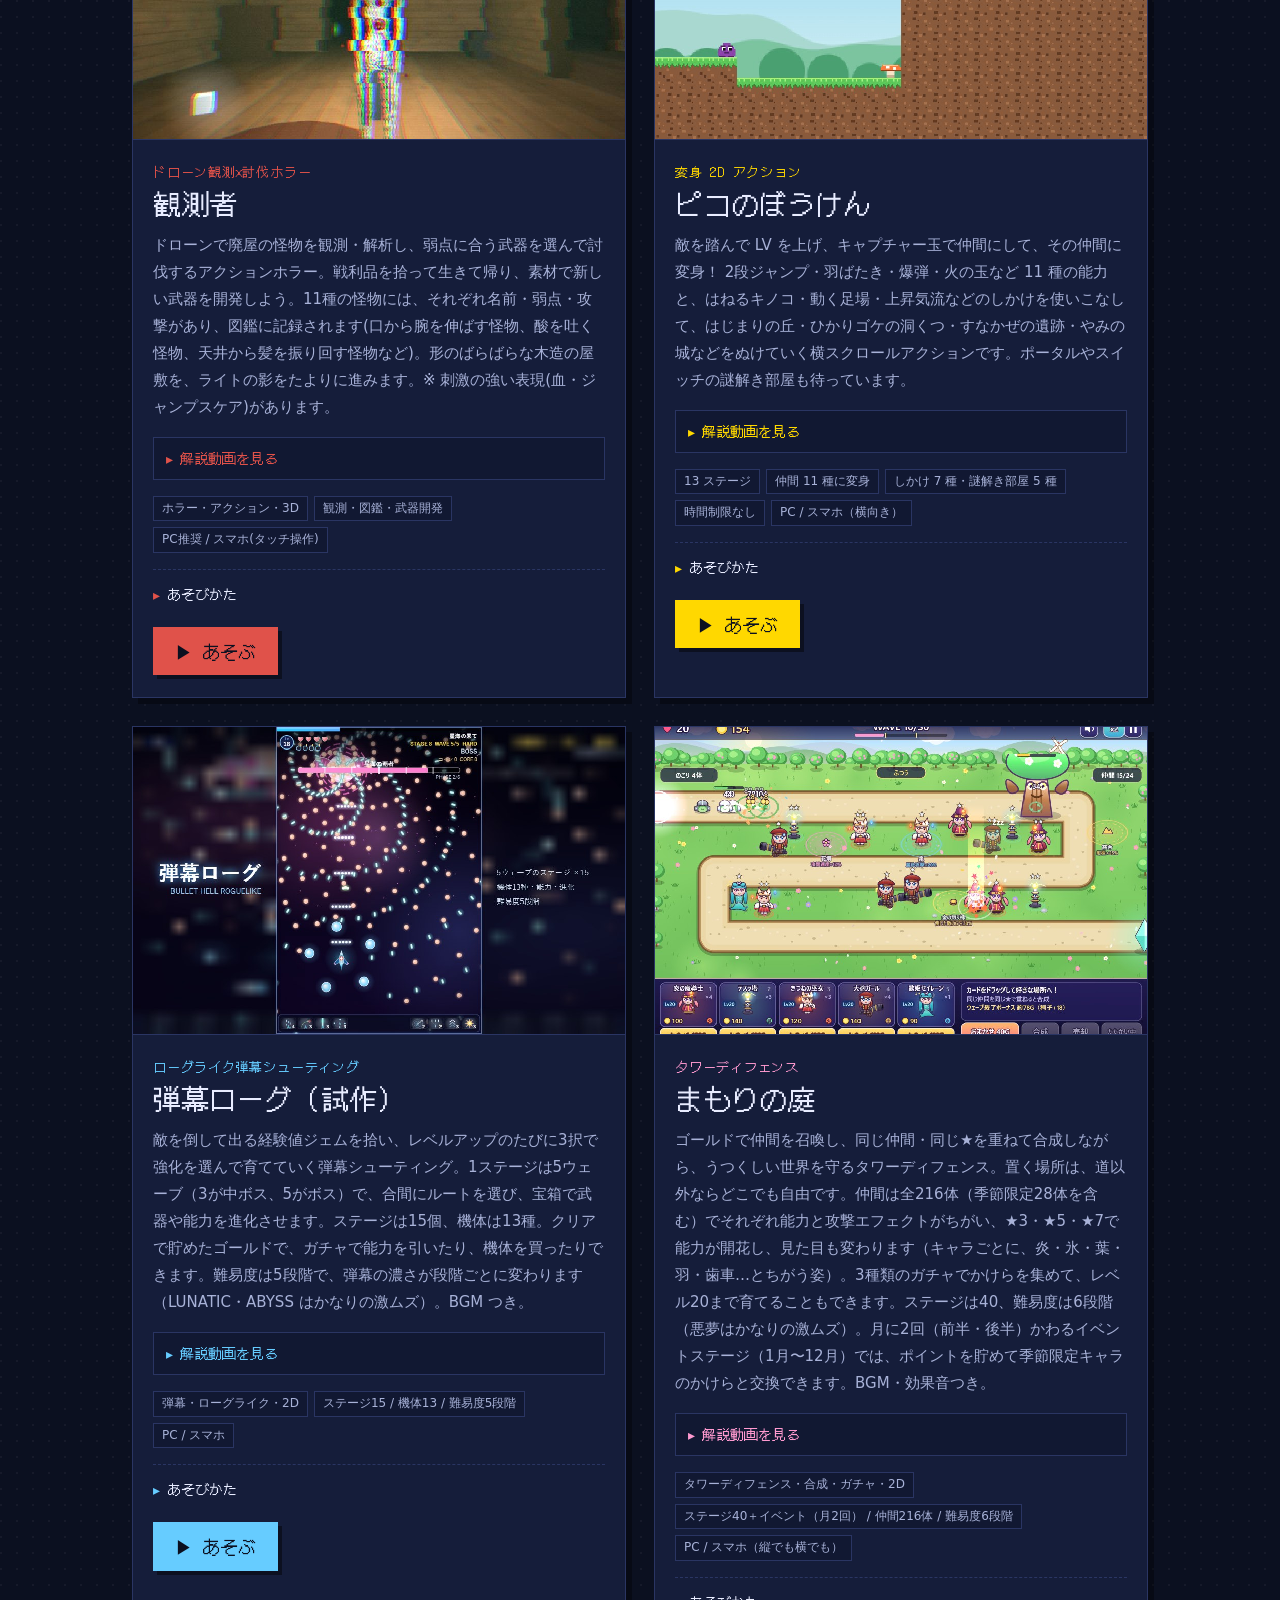
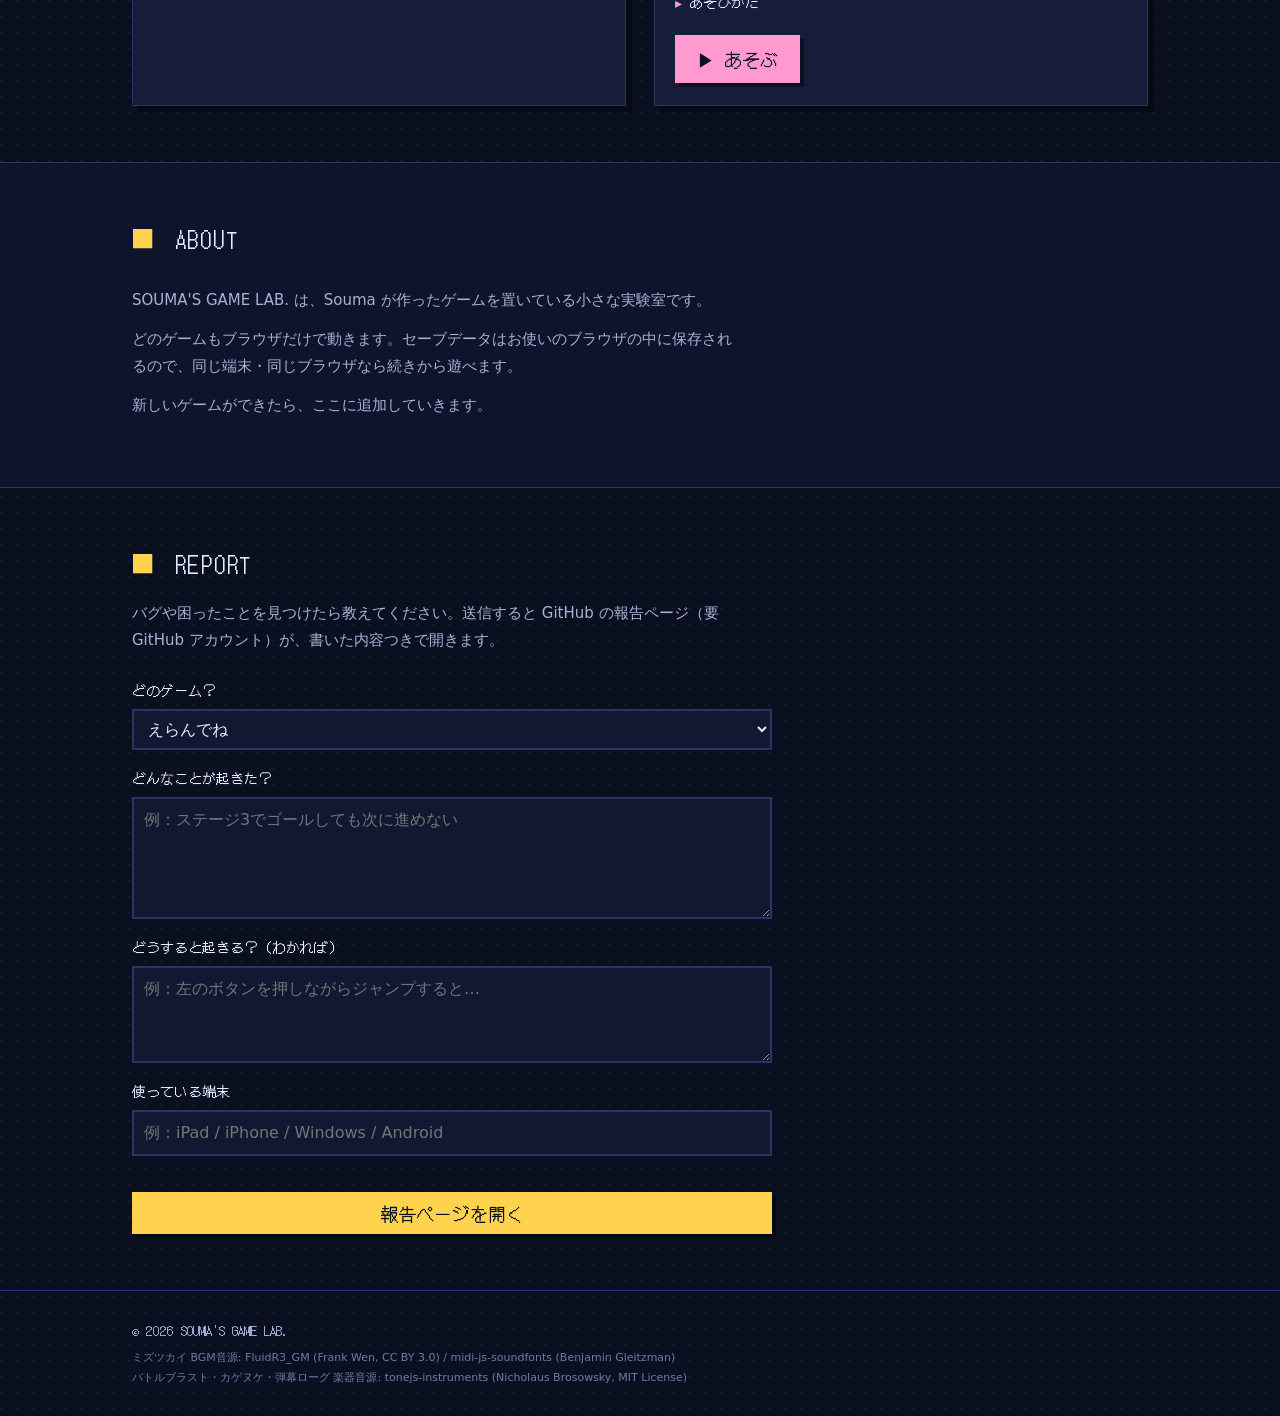
==== commit 77771a6e: "Deploy from game_dev@b978fca" ====
--- a/index.html
+++ b/index.html
@@ -303,11 +303,11 @@
           <div class="game-body">
             <p class="game-genre">タワーディフェンス</p>
             <h3 class="game-title">まもりの庭</h3>
-            <p class="game-desc">ゴールドで仲間を召喚し、同じ仲間・同じ★を重ねて合成しながら、うつくしい世界を守るタワーディフェンス。置く場所は、道以外ならどこでも自由です。仲間は全208体（季節限定20体を含む）でそれぞれ能力と攻撃エフェクトがちがい、★3・★5・★7で能力が開花し、見た目も変わります（キャラごとに、炎・氷・葉・羽・歯車…とちがう姿）。3種類のガチャでかけらを集めて、レベル20まで育てることもできます。ステージは30、難易度は6段階（悪夢はかなりの激ムズ）。月がわりのイベントステージ（1月〜12月）では、ポイントを貯めて季節限定キャラのかけらと交換できます。BGM・効果音つき。</p>
+            <p class="game-desc">ゴールドで仲間を召喚し、同じ仲間・同じ★を重ねて合成しながら、うつくしい世界を守るタワーディフェンス。置く場所は、道以外ならどこでも自由です。仲間は全216体（季節限定28体を含む）でそれぞれ能力と攻撃エフェクトがちがい、★3・★5・★7で能力が開花し、見た目も変わります（キャラごとに、炎・氷・葉・羽・歯車…とちがう姿）。3種類のガチャでかけらを集めて、レベル20まで育てることもできます。ステージは40、難易度は6段階（悪夢はかなりの激ムズ）。月に2回（前半・後半）かわるイベントステージ（1月〜12月）では、ポイントを貯めて季節限定キャラのかけらと交換できます。BGM・効果音つき。</p>
             <div class="video" data-game="mamori-garden" data-yt="" data-src="videos/mamori-garden.mp4" data-poster="images/mamori-garden.jpg"></div>
             <ul class="game-tags">
               <li>タワーディフェンス・合成・ガチャ・2D</li>
-              <li>ステージ30＋月がわりイベント / 仲間208体 / 難易度6段階</li>
+              <li>ステージ40＋イベント（月2回） / 仲間216体 / 難易度6段階</li>
               <li>PC / スマホ（縦でも横でも）</li>
             </ul>
             <details class="howto">
@@ -316,7 +316,7 @@
                 <dt>おく</dt><dd>下のカードを、好きな場所へドラッグして仲間を召喚（道の上以外ならどこでもOK）。カードをタップしてから場所をタップしてもOK。右上の★1・★2・★3で、強い仲間をいきなり召喚することもできます（その分お高め）。キーボードは 1〜5 で召喚、R でおまかせ召喚、Space でウェーブ開始、F で速度、P で一時停止。</dd>
                 <dt>合成</dt><dd>同じ仲間を同じ★の上にドラッグして重ねると、★が1つ上がって強くなります（最大★7）。仲間が多すぎて置けなくなったら、合成か売却で場所をあけましょう。戦闘中のゴールドでキャラごとの強化もできます。</dd>
                 <dt>ガチャ</dt><dd>戦うとジェムが、クリアするとたまにチケットがもらえます。ノーマル・レア・ウルトラの3種類。タイトルの「ガチャ」で「かけら」を集めて、新しい仲間に（エピックまでは少ない数でOK）。「なかま強化」でレベル20まで育てられます。</dd>
-                <dt>イベント</dt><dd>タイトルの「○月イベント」で、その月だけのステージに挑戦。クリアで貯まるポイントは、その月のイベント中だけ使えて、イベントクエスト（12個）でもポイントがもらえます。季節限定キャラ（春夏秋冬 各5体）や、ふつうのエピック以上のキャラ（品ぞろえは季節ごとに入れかわります）のかけらと交換できます。難しい難易度ほど、ポイントも増えます。来月・来年には持ち越せません。</dd>
+                <dt>イベント</dt><dd>タイトルの「○月前半／後半イベント」で、その期間だけのステージに挑戦（1か月に2回かわります）。クリアで貯まるポイントは、その月のイベント中だけ使えて、イベントクエスト（12個）でもポイントがもらえます。季節限定キャラ（春夏秋冬 各7体）や、ふつうのエピック以上のキャラ（品ぞろえは季節ごとに入れかわります）のかけらと交換できます。難しい難易度ほど、ポイントも増えます。来月・来年には持ち越せません。</dd>
                 <dt>むずかしさ</dt><dd>難易度は「やさしい」から「悪夢」まで6段階。前の難易度をクリアすると次が遊べます。エフェクトが重いときは、右上の「FX」でオフにできます。</dd>
               </dl>
               <p>はじめての人は、ステージ1の「ふつう」から！ 音が出ます。最初にクリックかタップをすると BGM が流れます。</p>
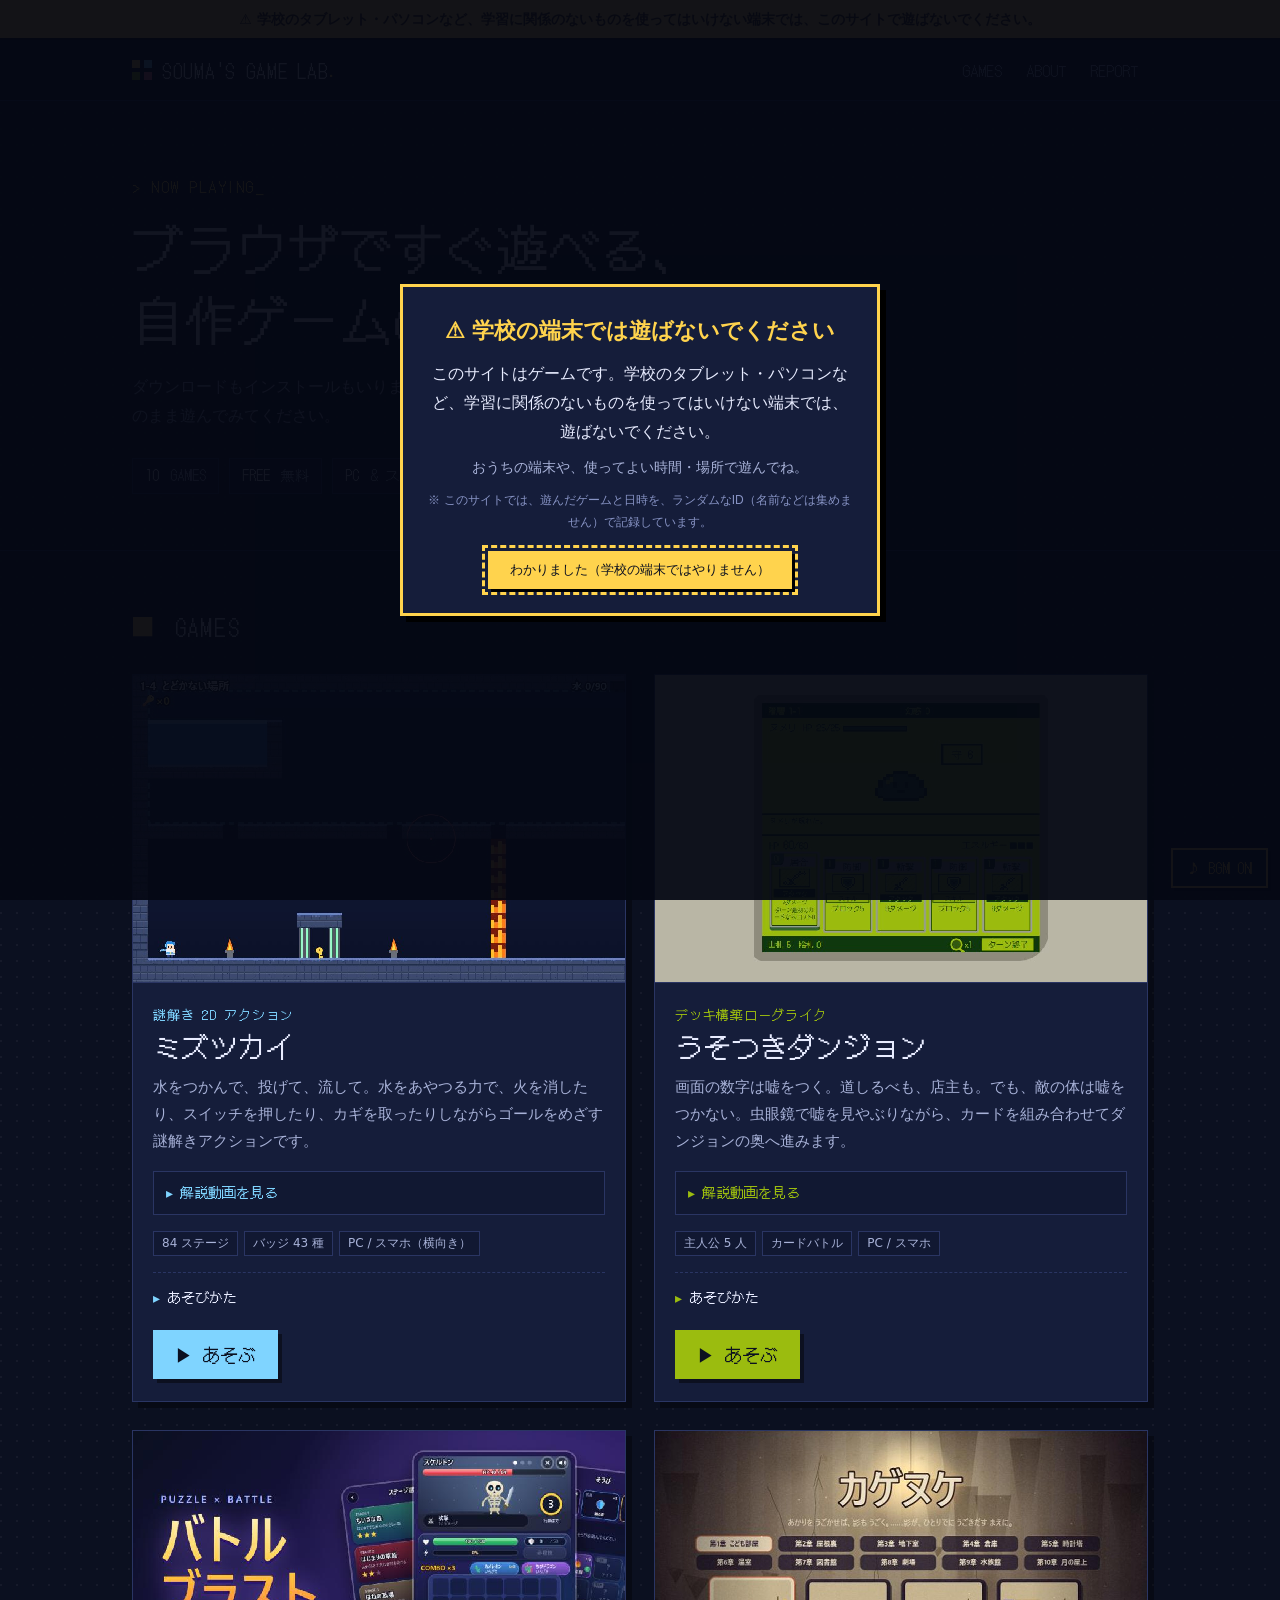
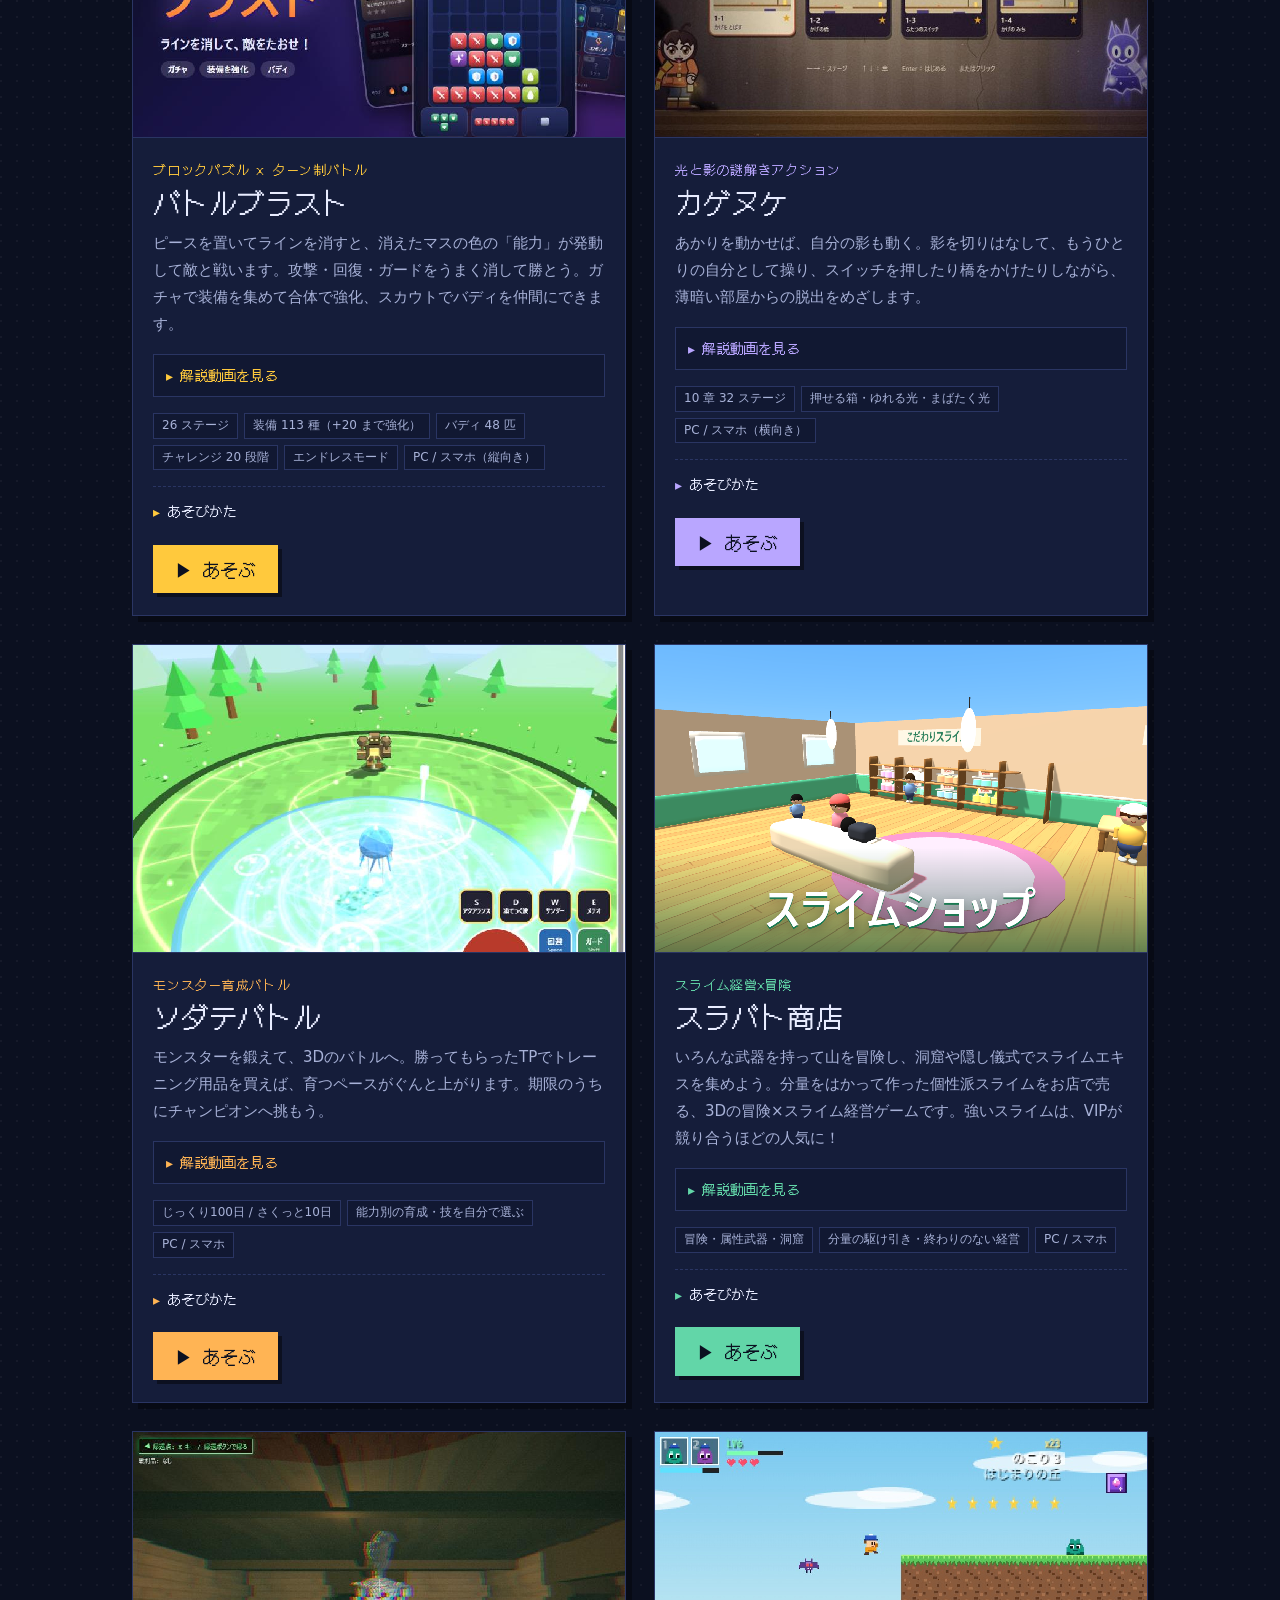
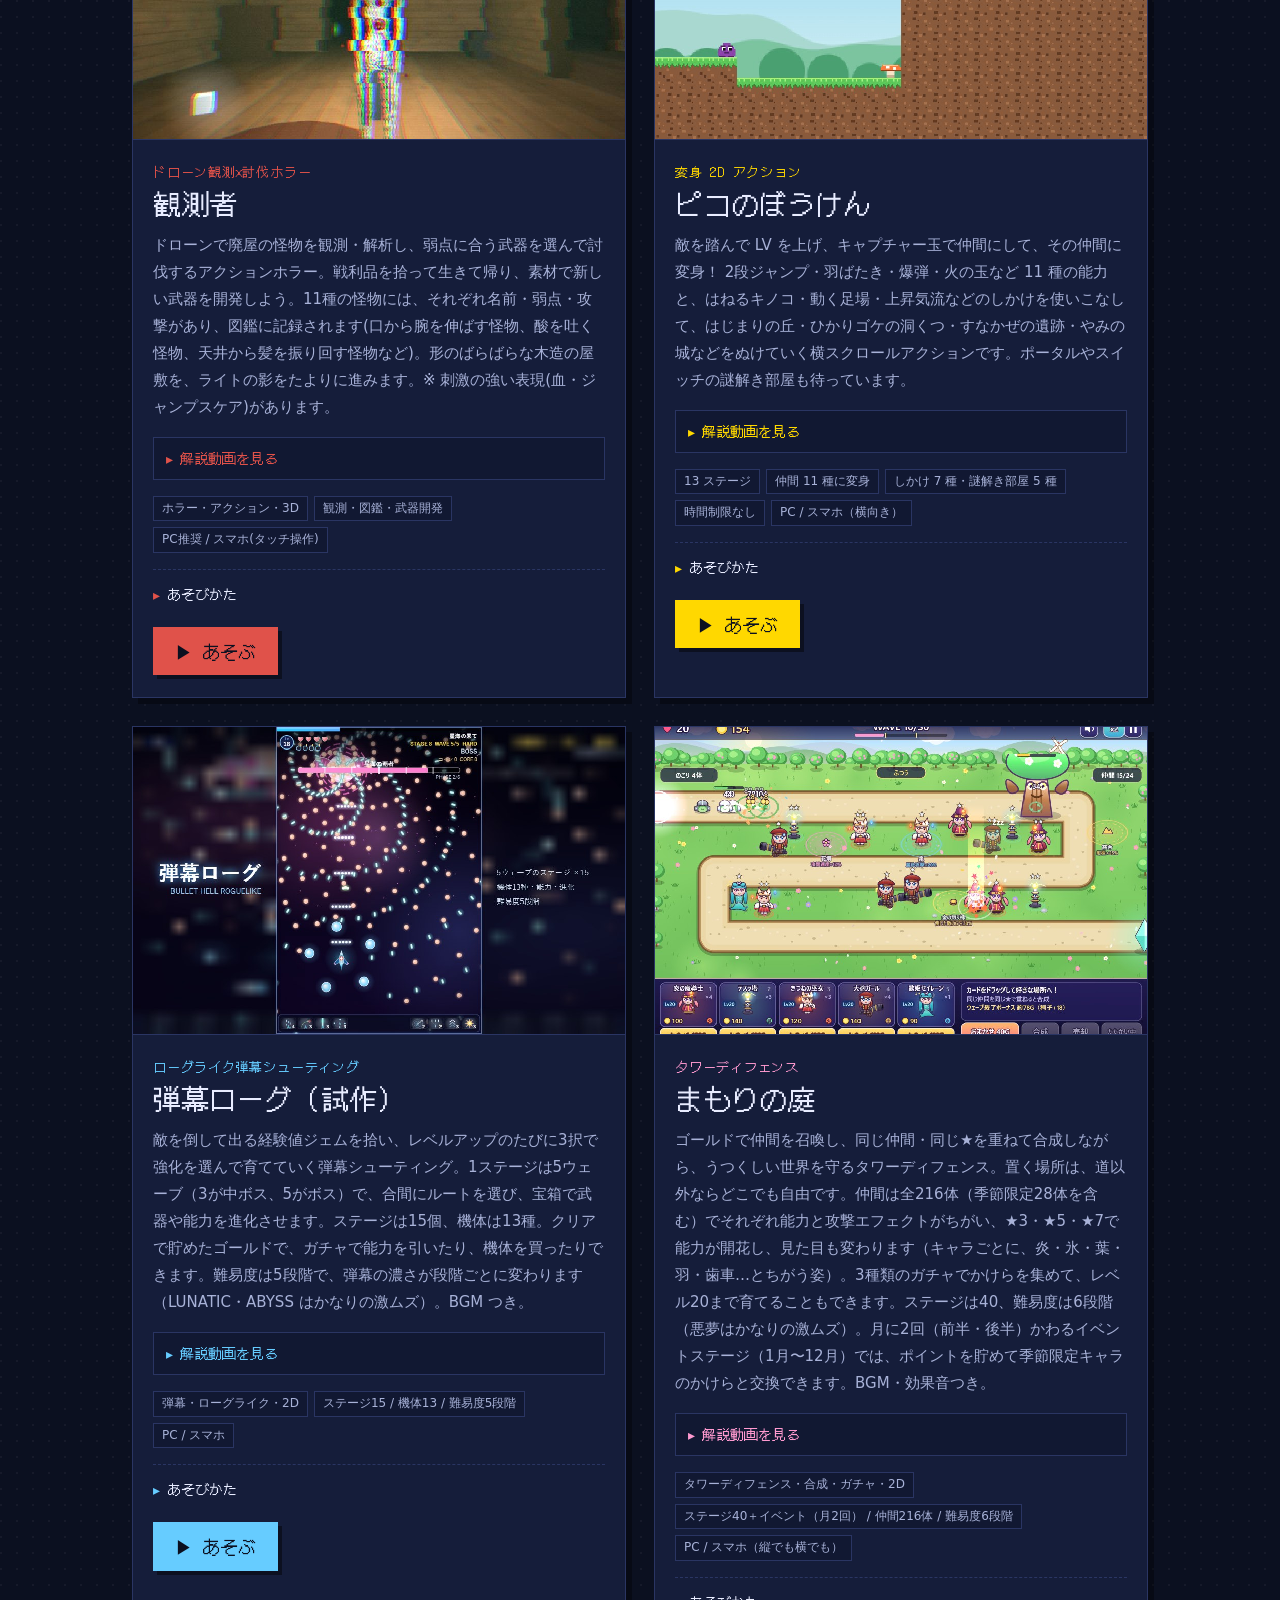
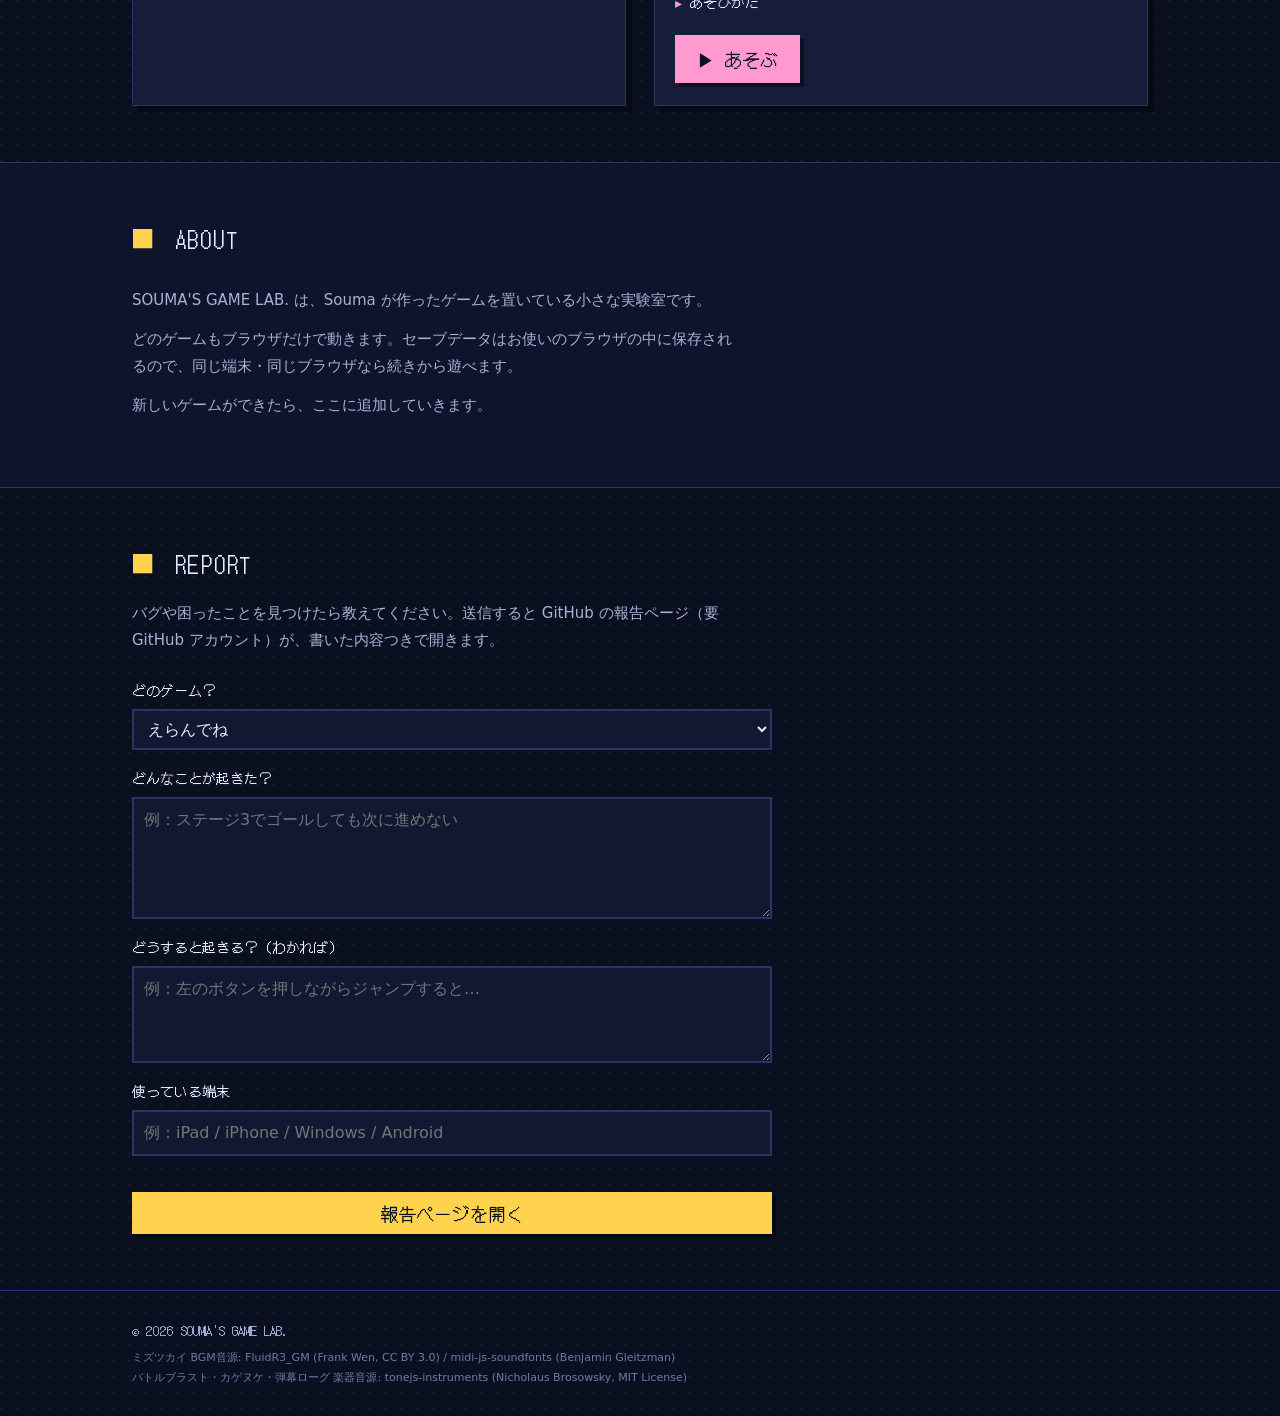
==== commit c0a31c58: "Deploy from game_dev@ce65f5a" ====
--- a/index.html
+++ b/index.html
@@ -389,7 +389,9 @@
   </div>
 </footer>
 
+<script src="firebase-config.js"></script>
 <script src="notice.js"></script>
+<script src="track.js"></script>
 <script src="bgm.js"></script>
 <script src="site.js"></script>
 </body>
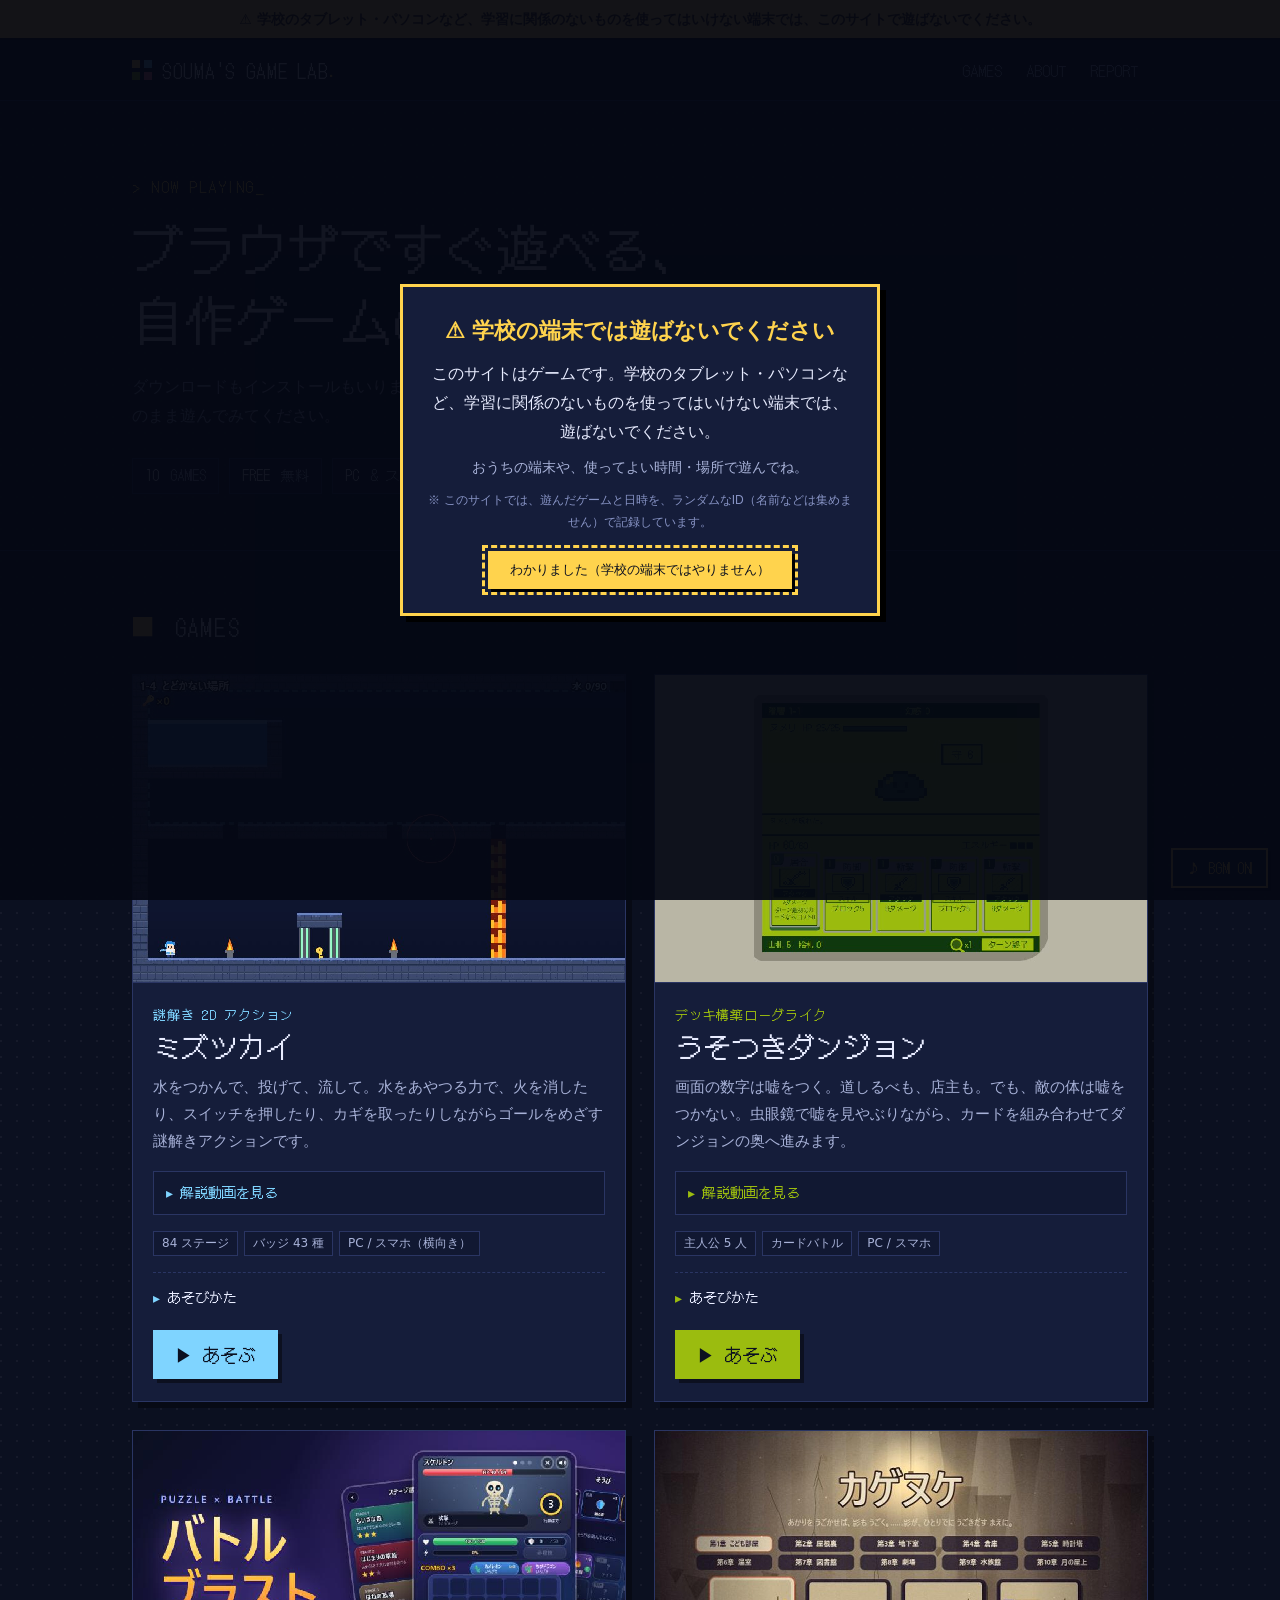
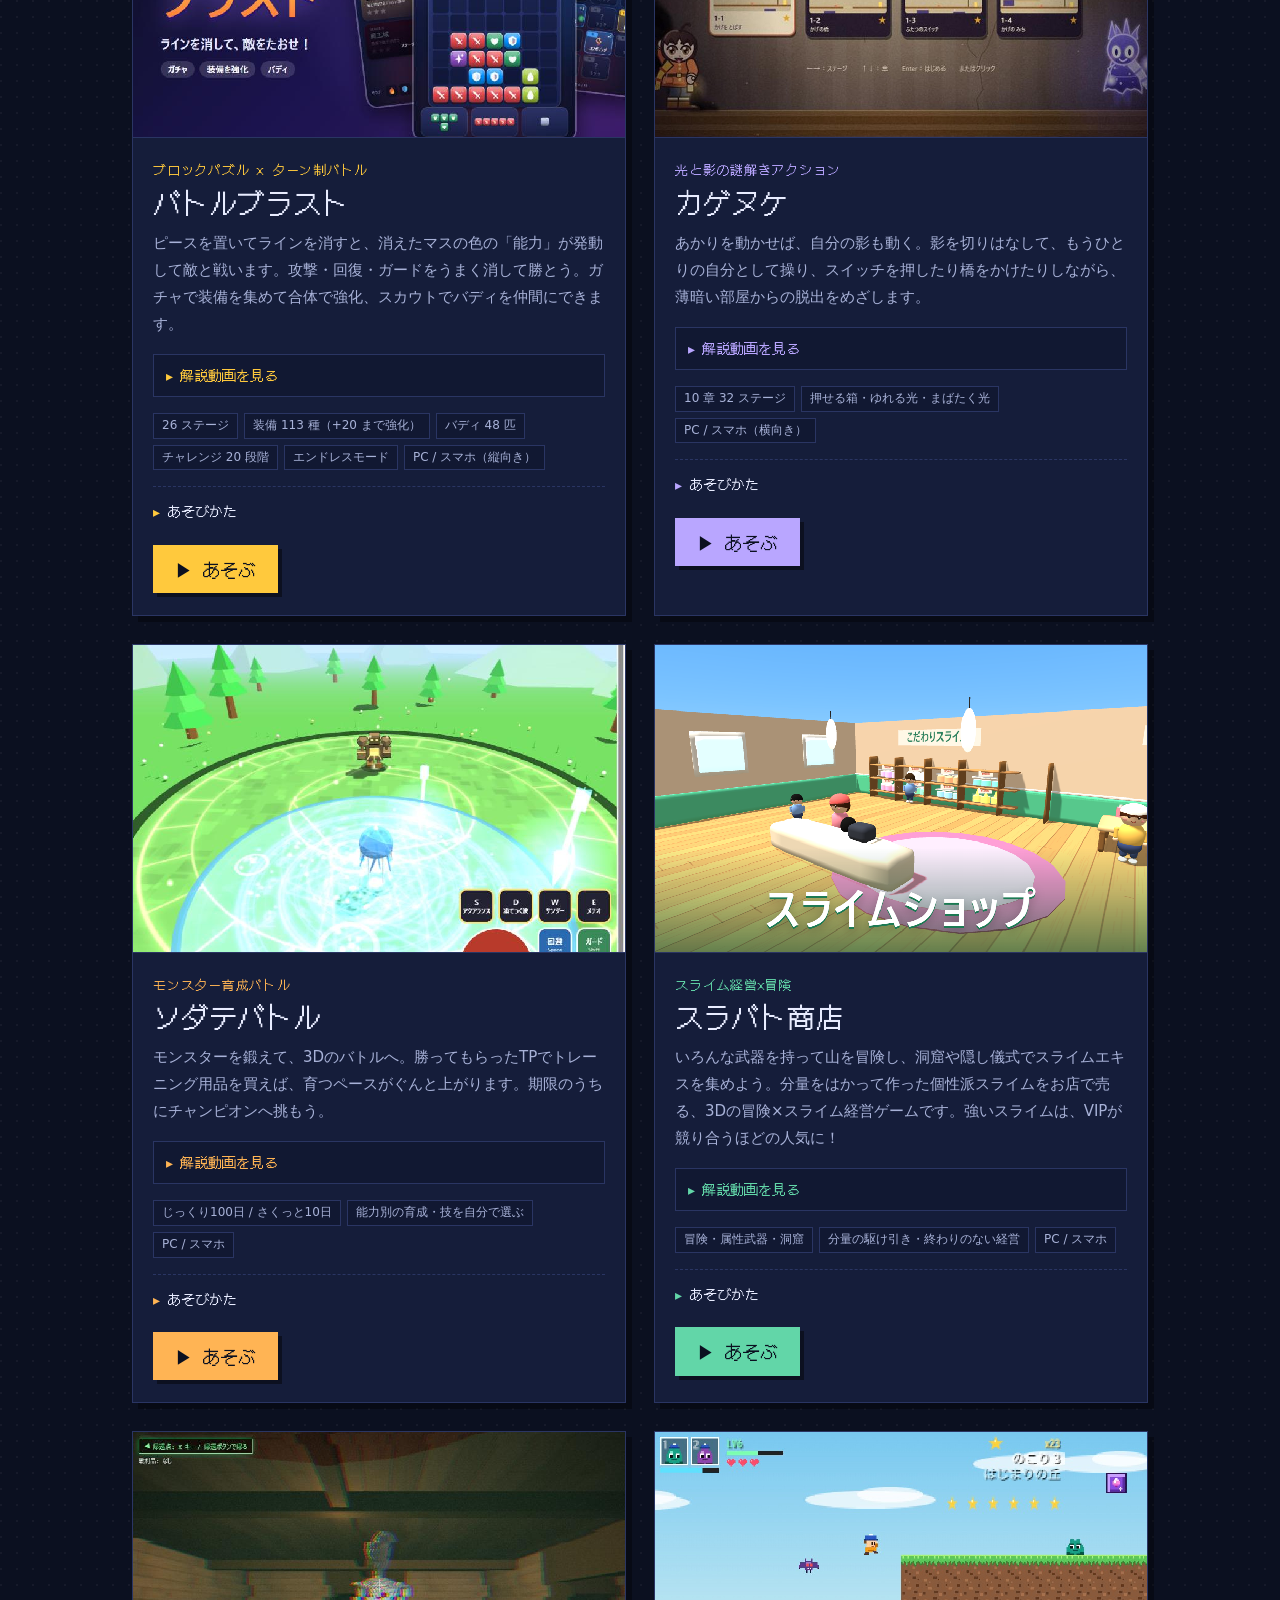
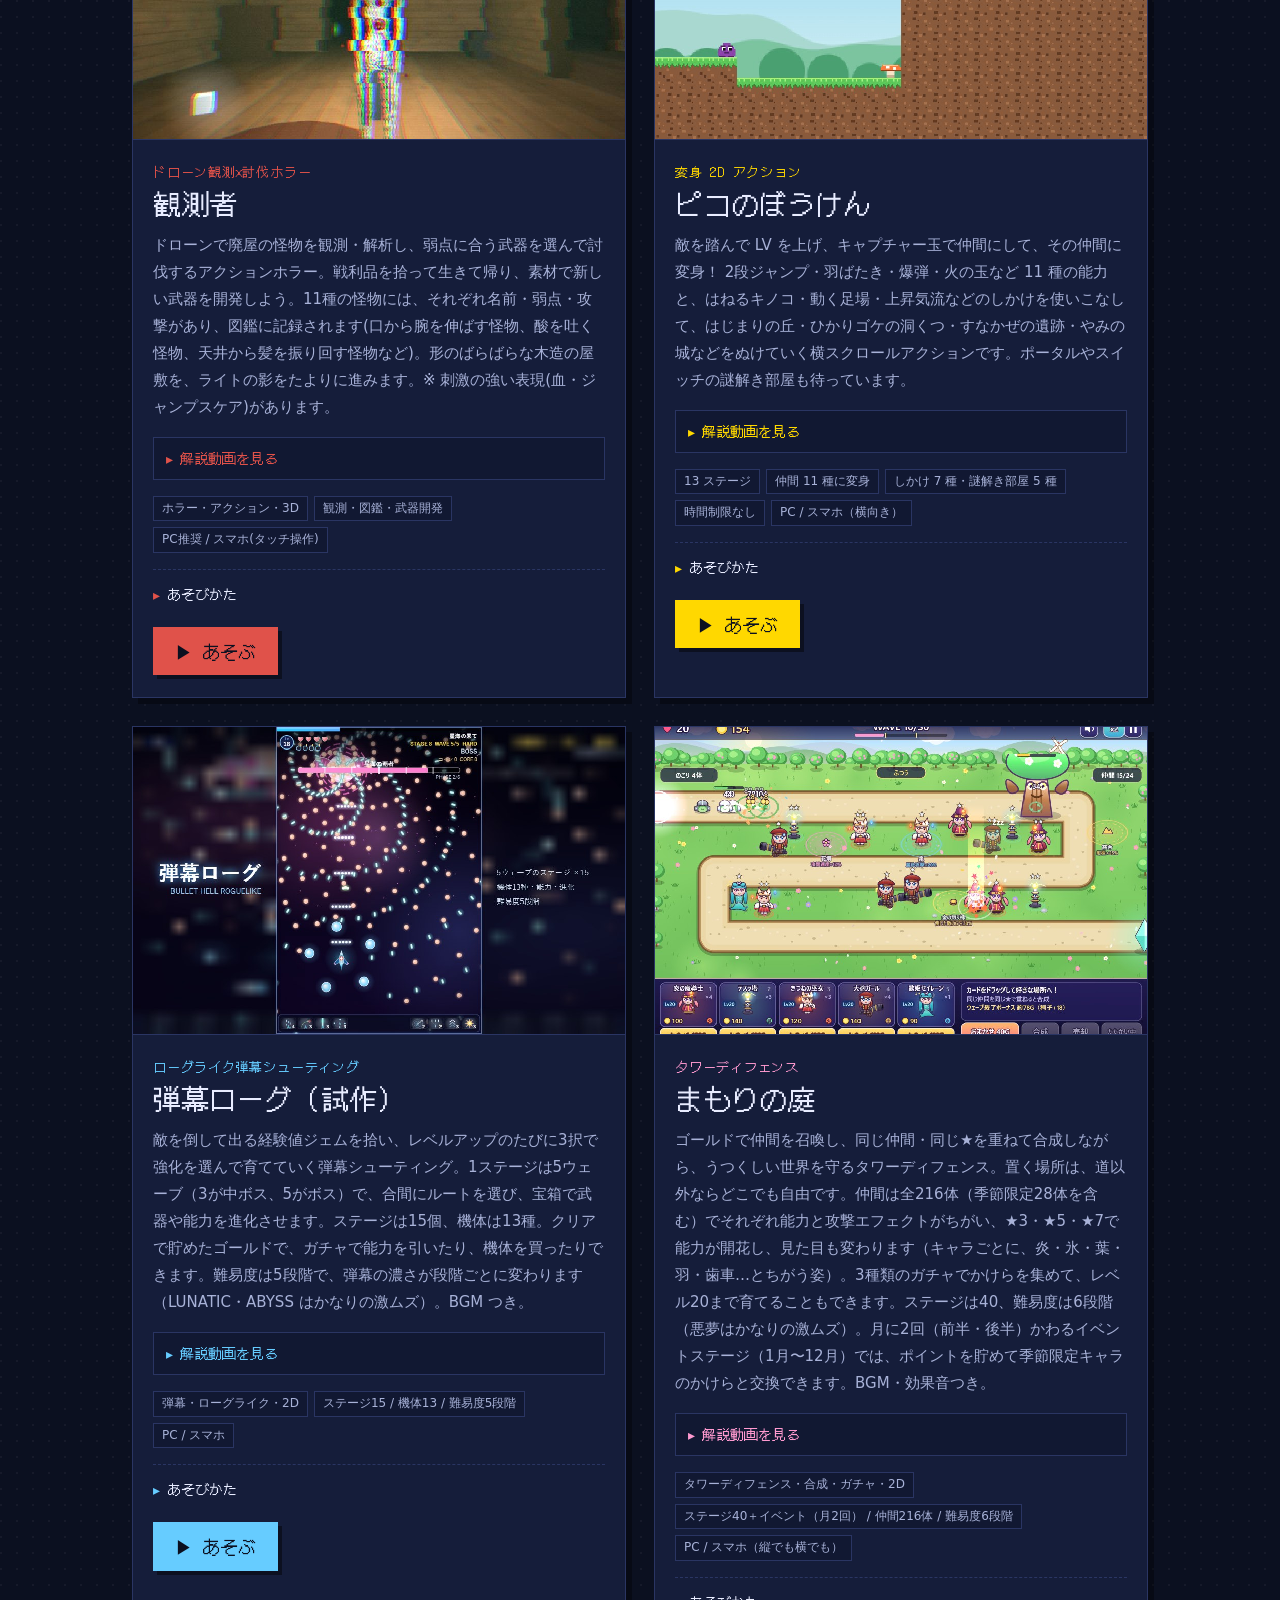
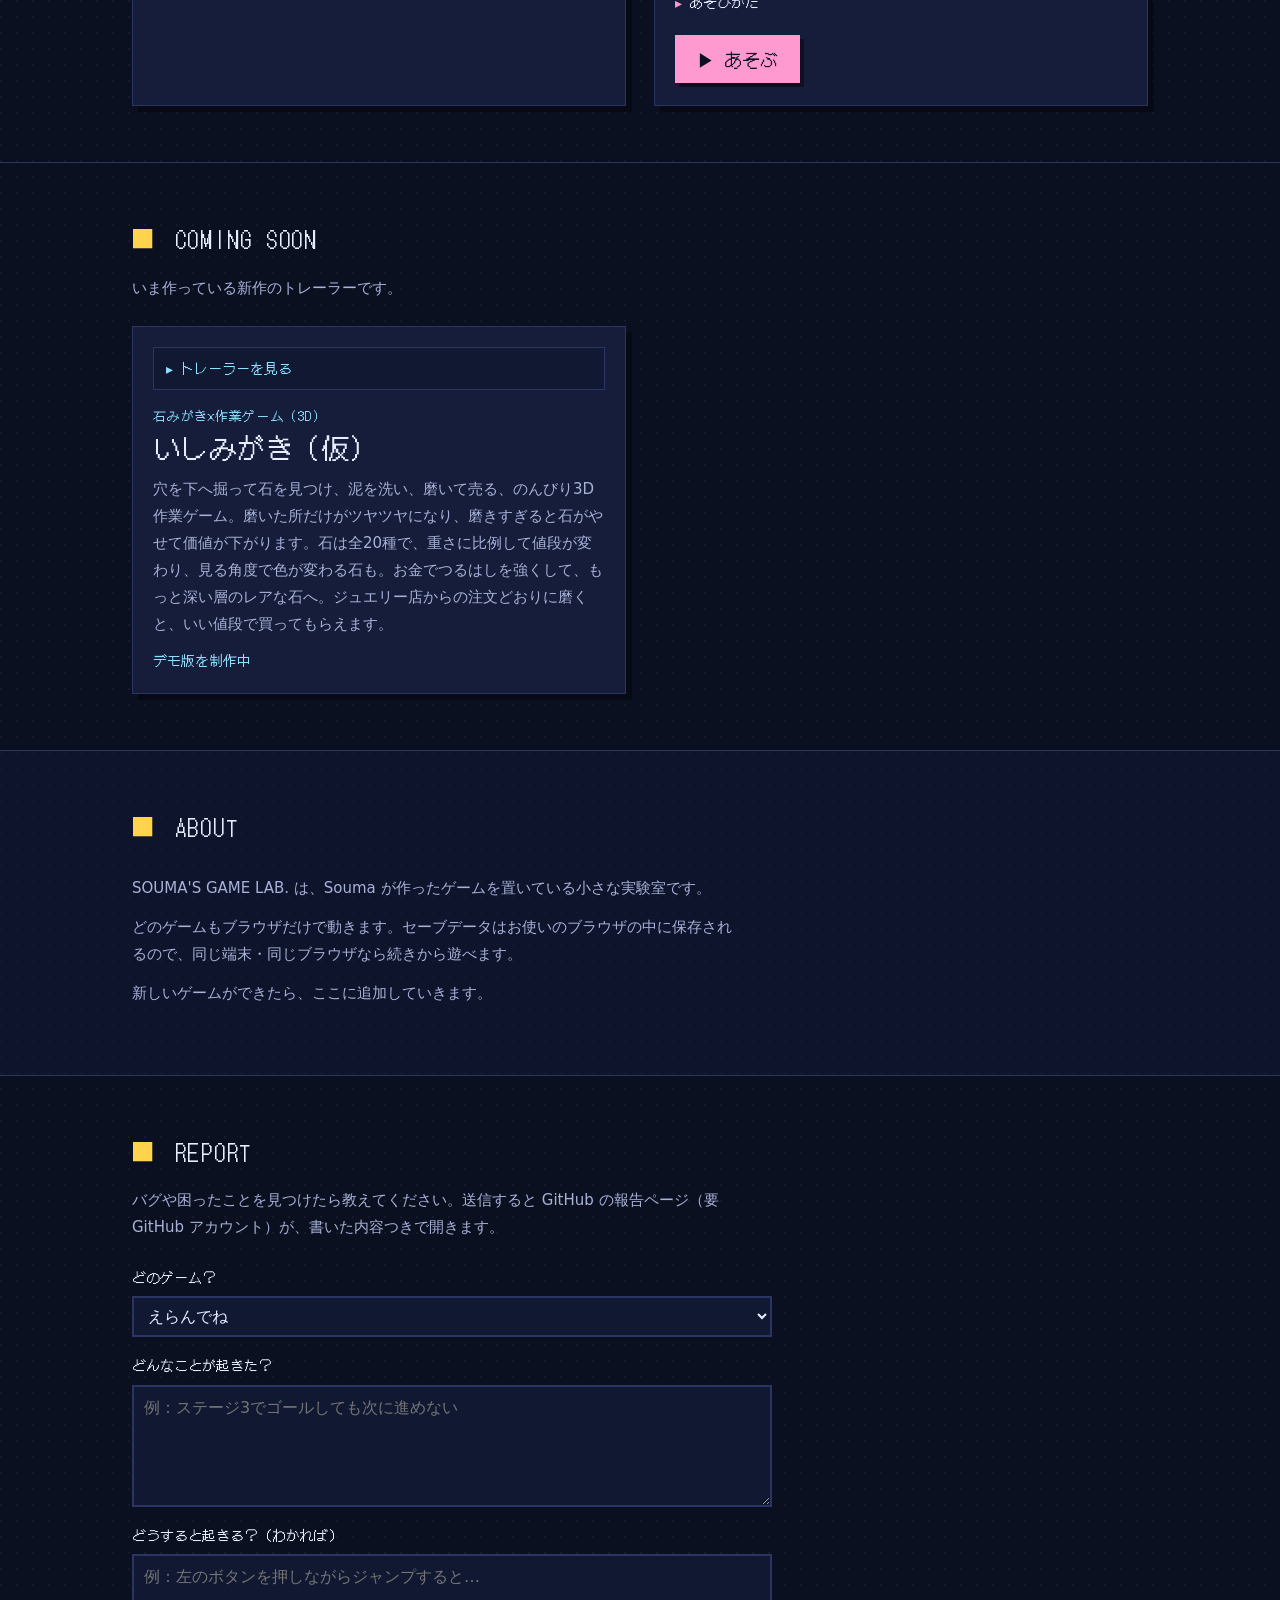
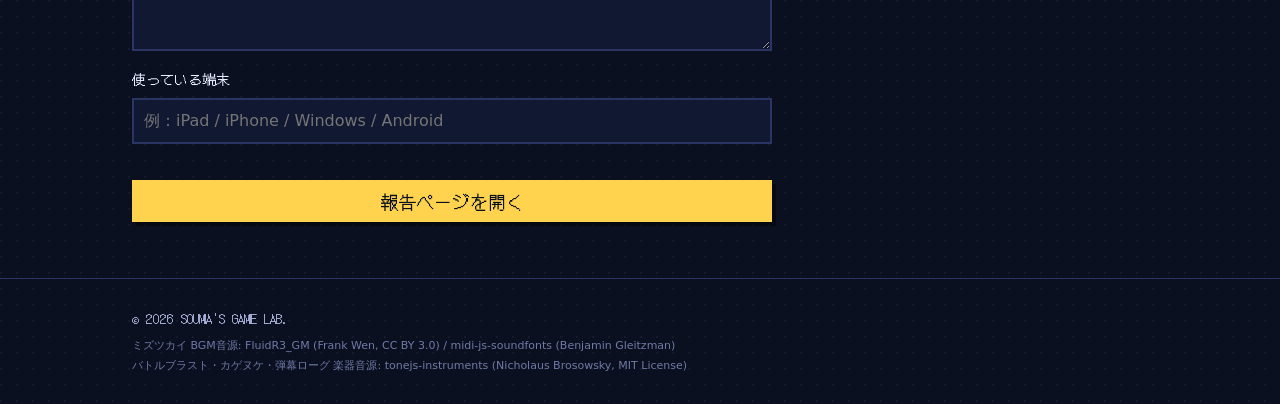
==== commit 5c28cee4: "Deploy from game_dev@684ff31" ====
--- a/index.html
+++ b/index.html
@@ -345,6 +345,13 @@
           <p class="trailer-date">2026年冬 公開予定</p>
         </article>
         -->
+        <article class="trailer" style="--accent:#8fe0ff">
+          <div class="video" data-src="videos/ishi-migaki.mp4" data-poster="images/ishi-migaki.jpg" data-title="いしみがき トレーラー"></div>
+          <p class="game-genre">石みがき×作業ゲーム（3D）</p>
+          <h3 class="game-title">いしみがき（仮）</h3>
+          <p class="game-desc">穴を下へ掘って石を見つけ、泥を洗い、磨いて売る、のんびり3D作業ゲーム。磨いた所だけがツヤツヤになり、磨きすぎると石がやせて価値が下がります。石は全20種で、重さに比例して値段が変わり、見る角度で色が変わる石も。お金でつるはしを強くして、もっと深い層のレアな石へ。ジュエリー店からの注文どおりに磨くと、いい値段で買ってもらえます。</p>
+          <p class="trailer-date">デモ版を制作中</p>
+        </article>
       </div>
     </div>
   </section>
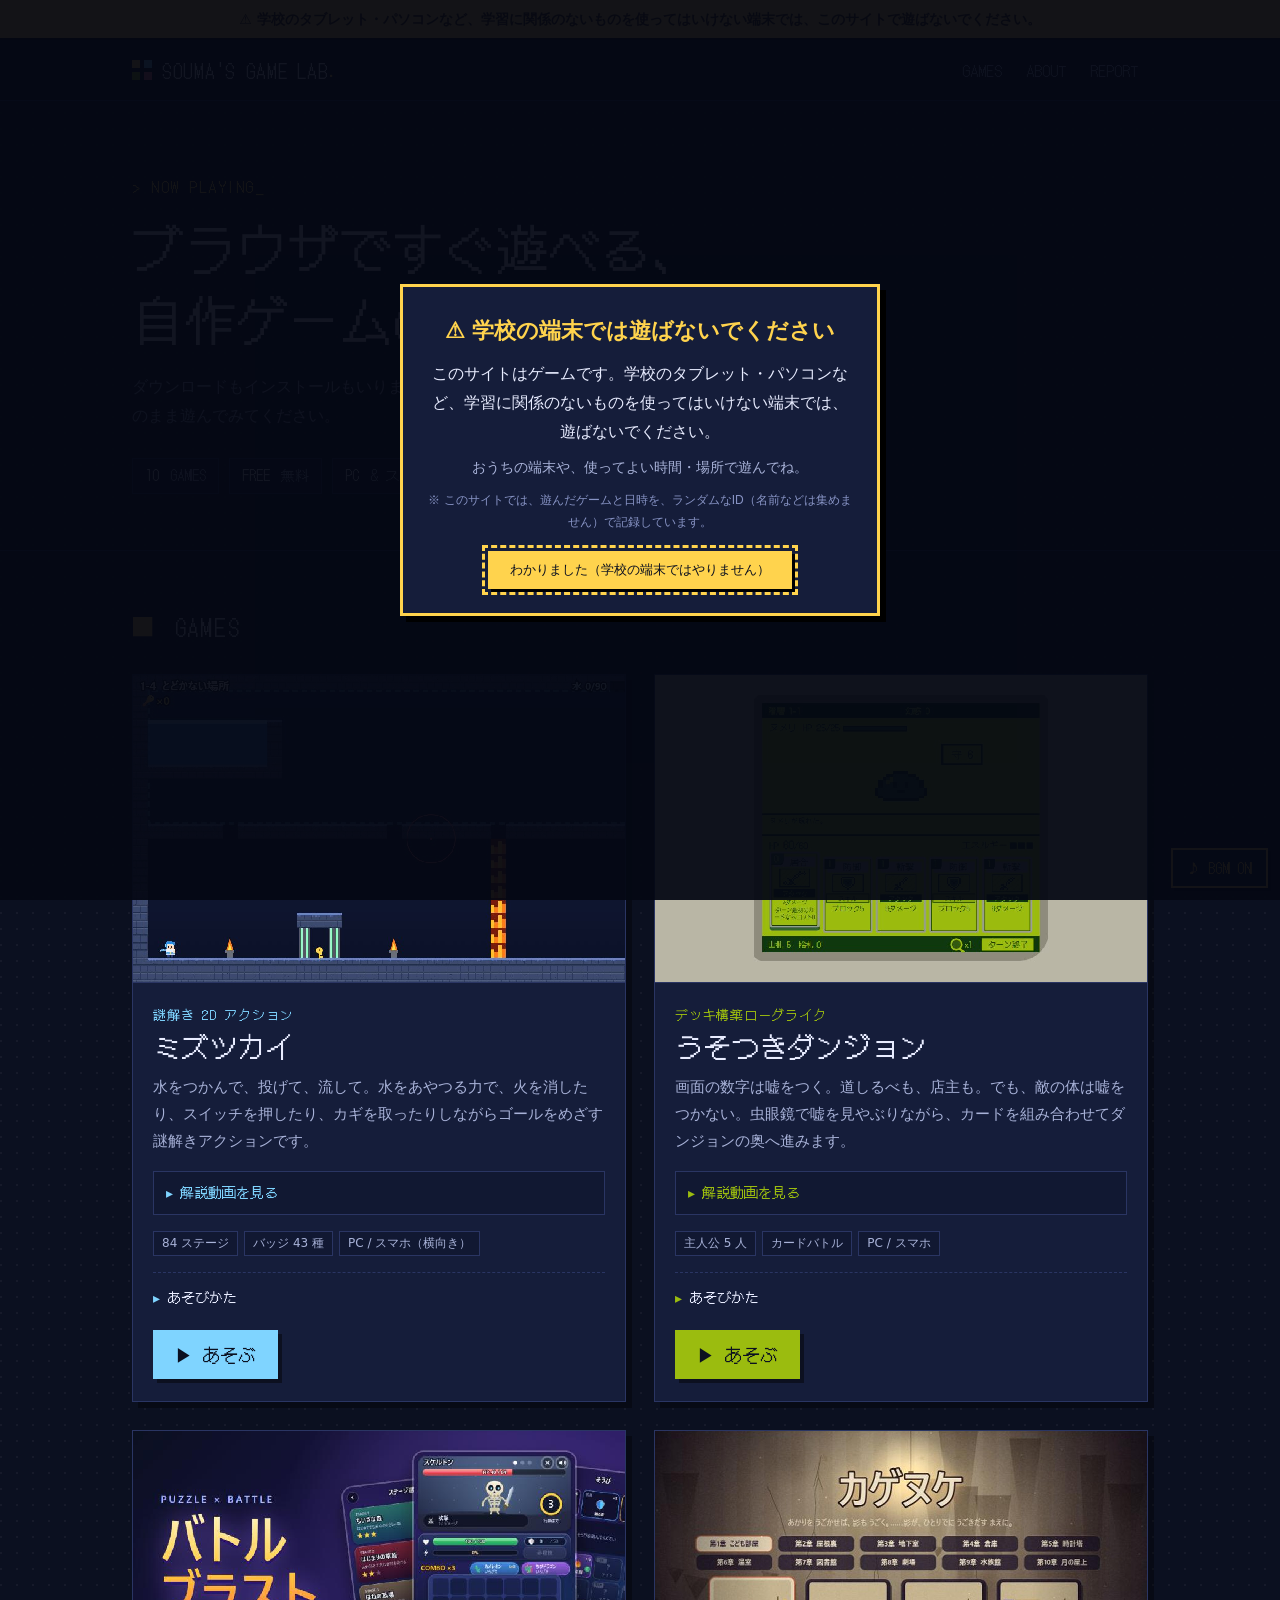
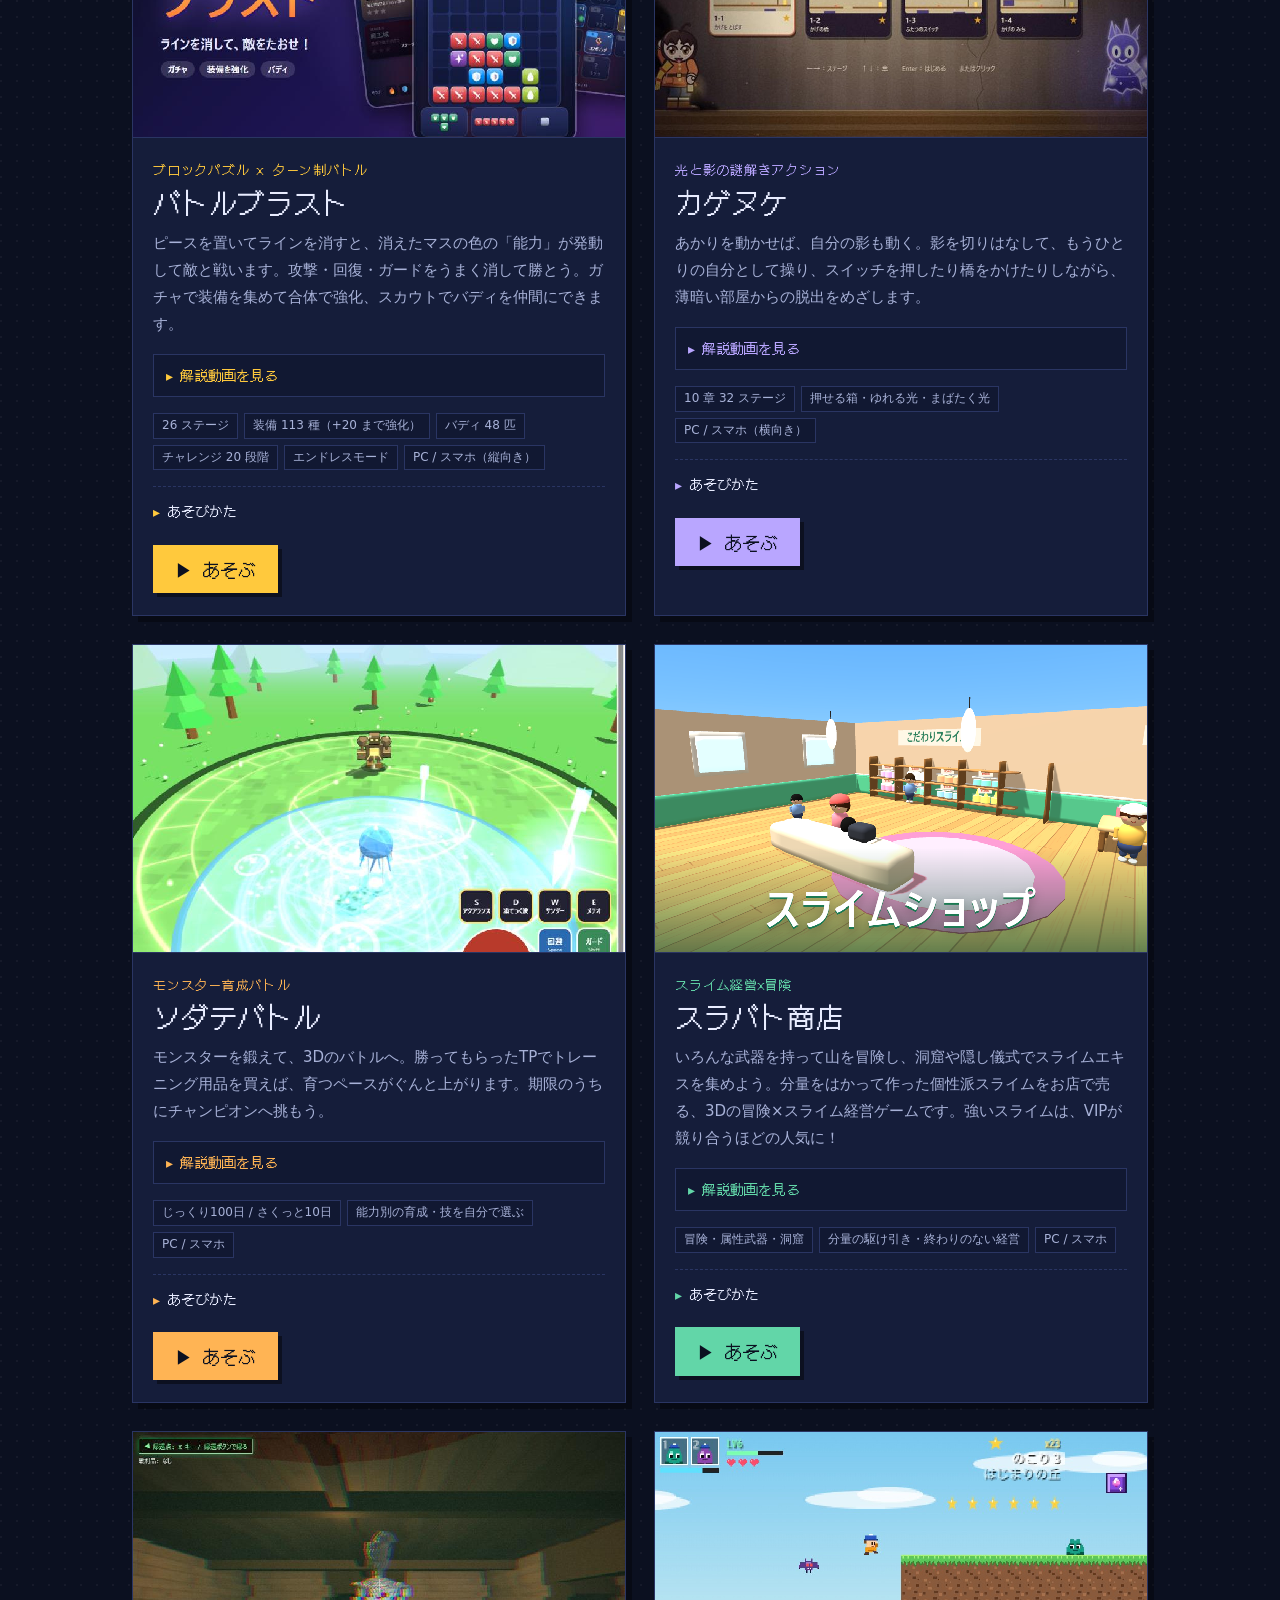
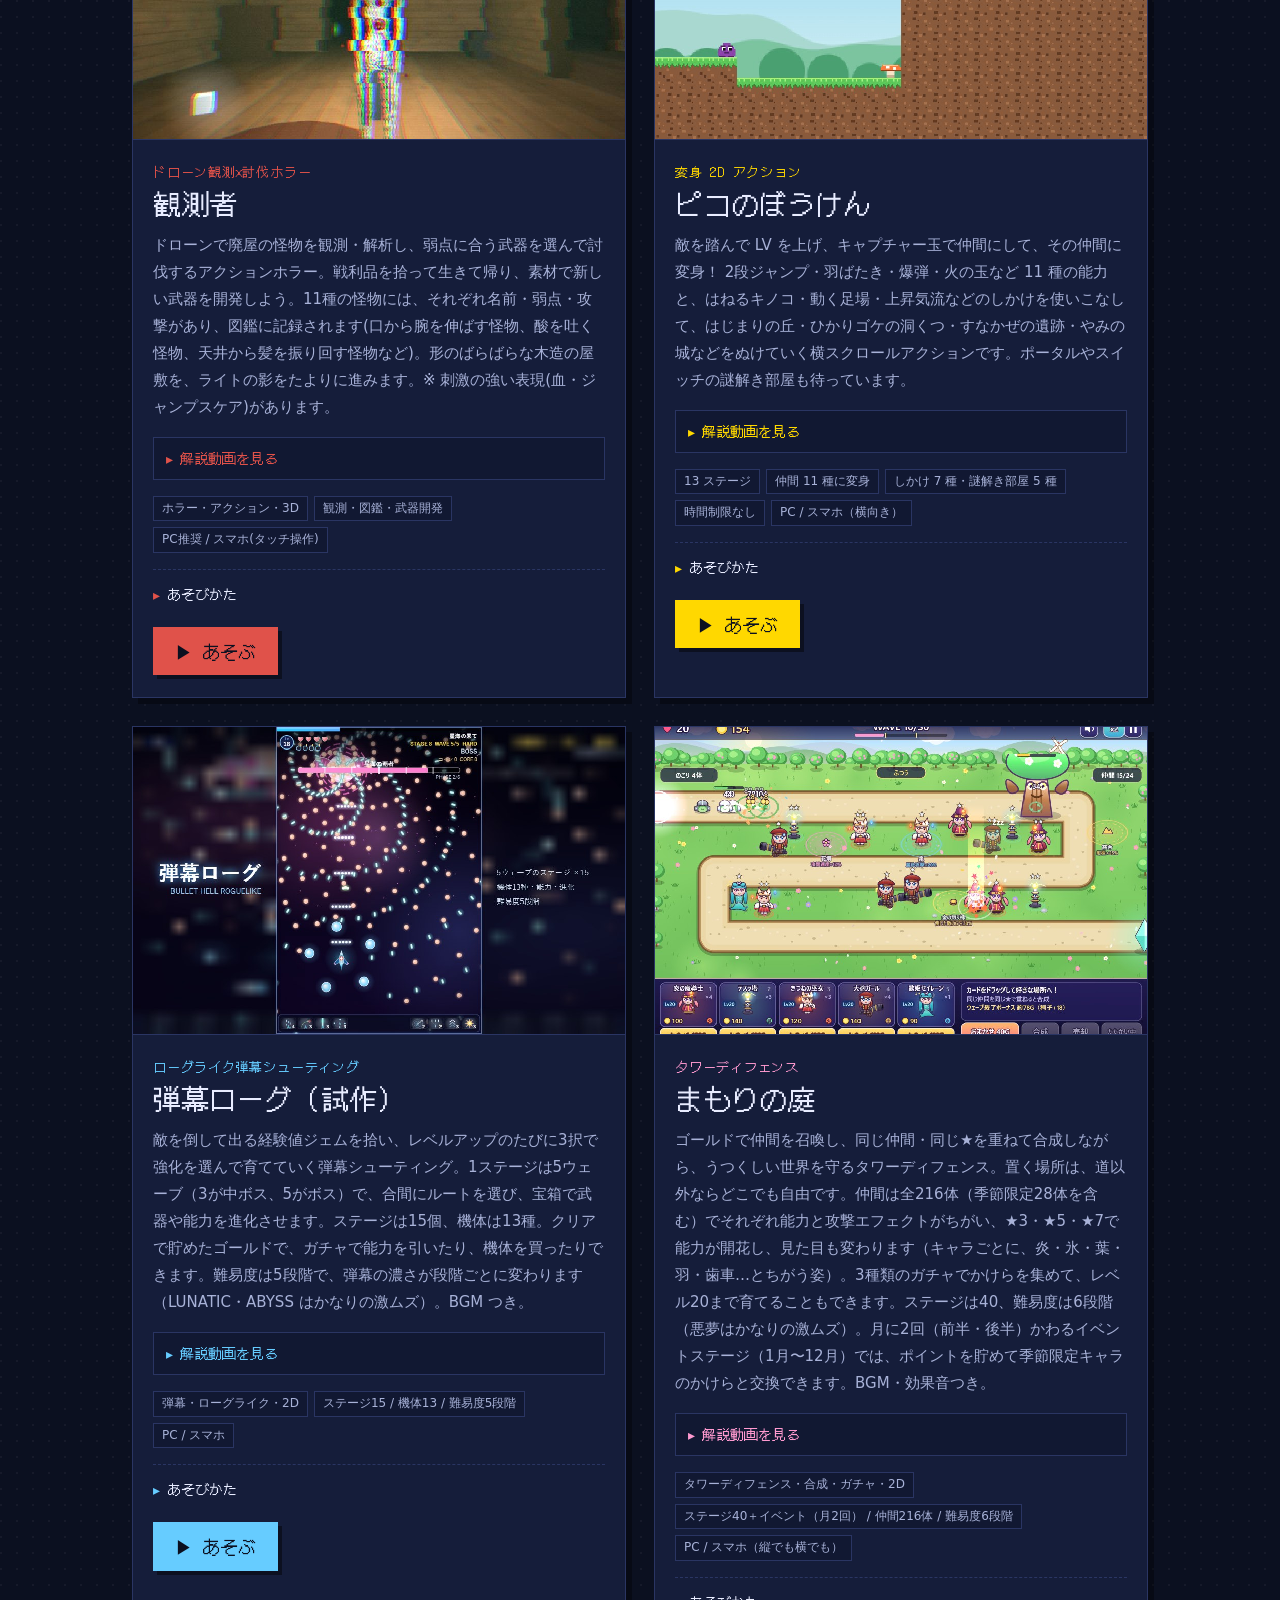
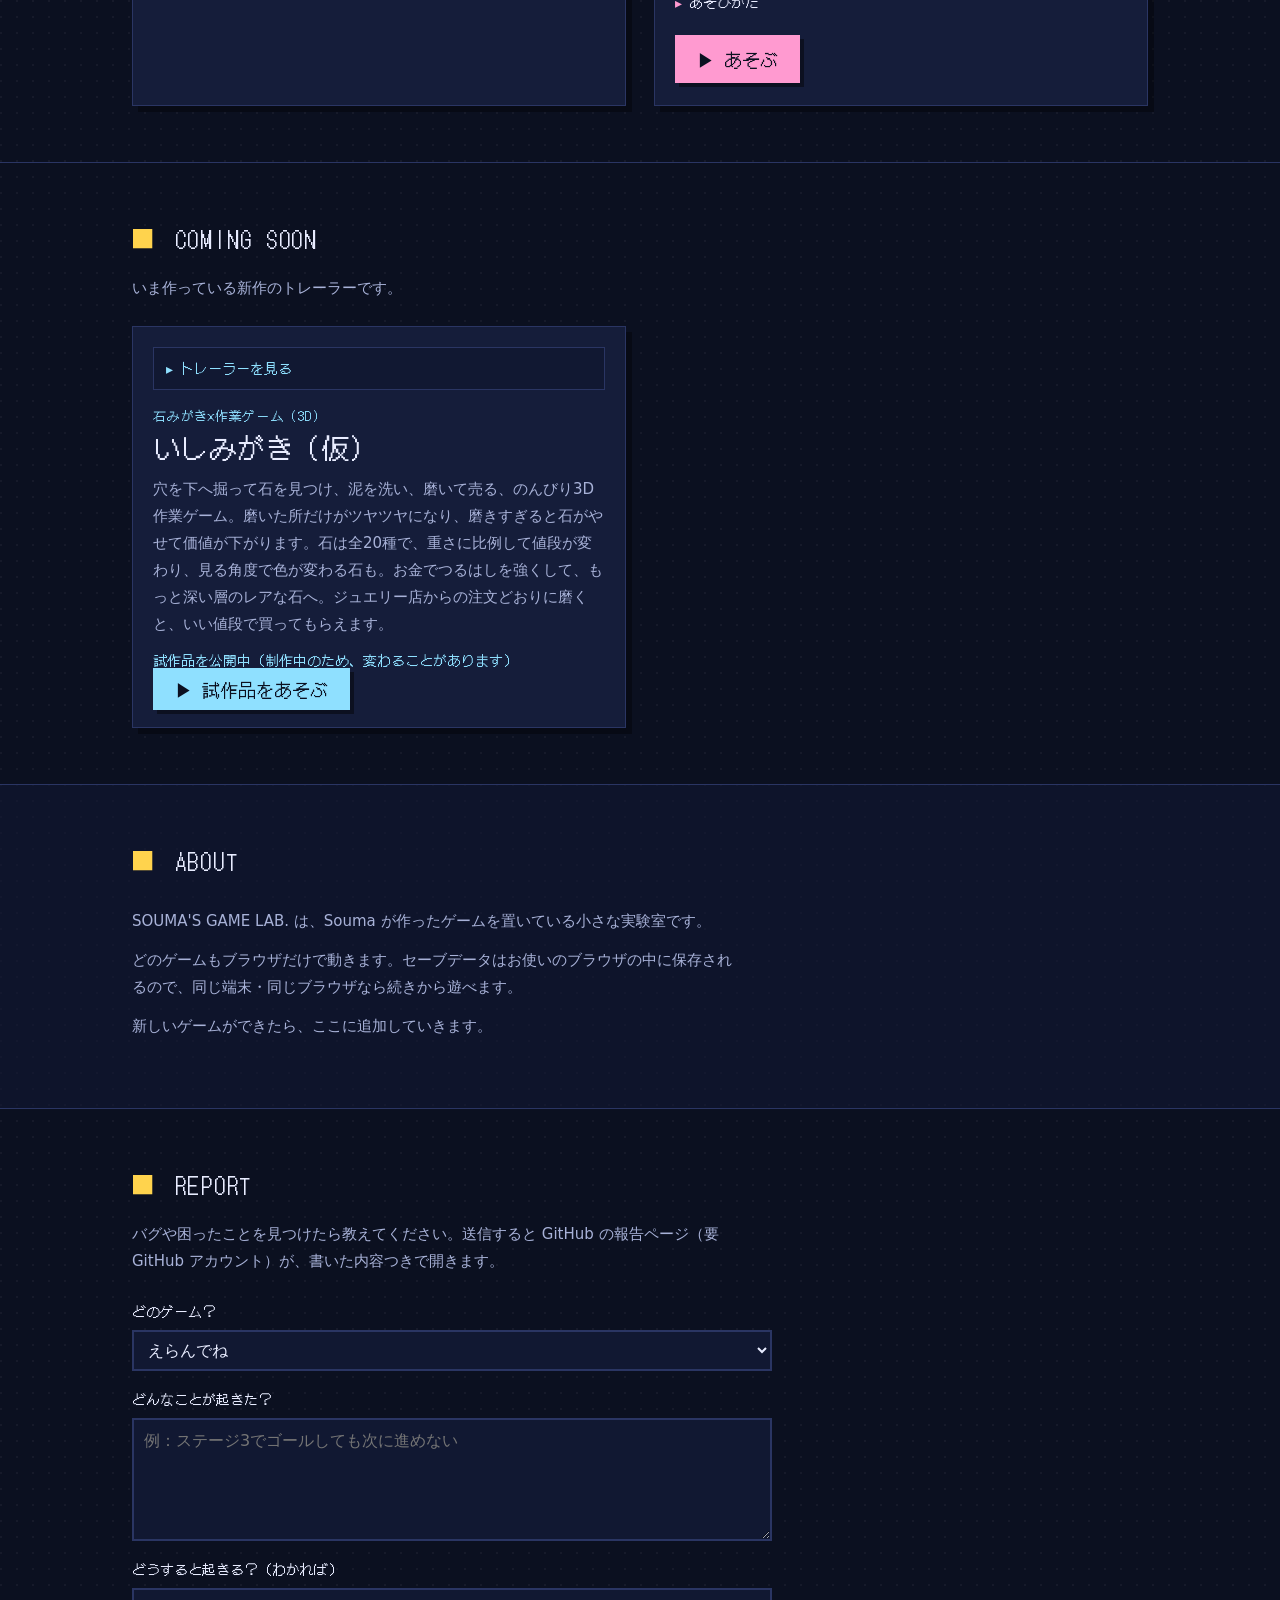
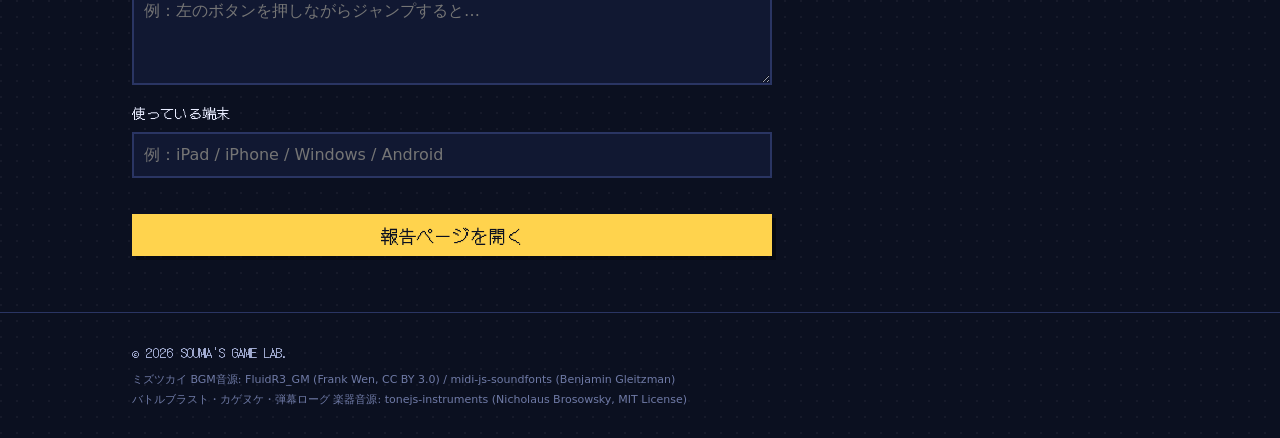
==== commit f1e2402c: "Deploy from game_dev@684ff31" ====
--- a/index.html
+++ b/index.html
@@ -350,7 +350,8 @@
           <p class="game-genre">石みがき×作業ゲーム（3D）</p>
           <h3 class="game-title">いしみがき（仮）</h3>
           <p class="game-desc">穴を下へ掘って石を見つけ、泥を洗い、磨いて売る、のんびり3D作業ゲーム。磨いた所だけがツヤツヤになり、磨きすぎると石がやせて価値が下がります。石は全20種で、重さに比例して値段が変わり、見る角度で色が変わる石も。お金でつるはしを強くして、もっと深い層のレアな石へ。ジュエリー店からの注文どおりに磨くと、いい値段で買ってもらえます。</p>
-          <p class="trailer-date">デモ版を制作中</p>
+          <p class="trailer-date">試作品を公開中（制作中のため、変わることがあります）</p>
+          <a class="play" href="games/ishi-migaki/">▶ 試作品をあそぶ</a>
         </article>
       </div>
     </div>
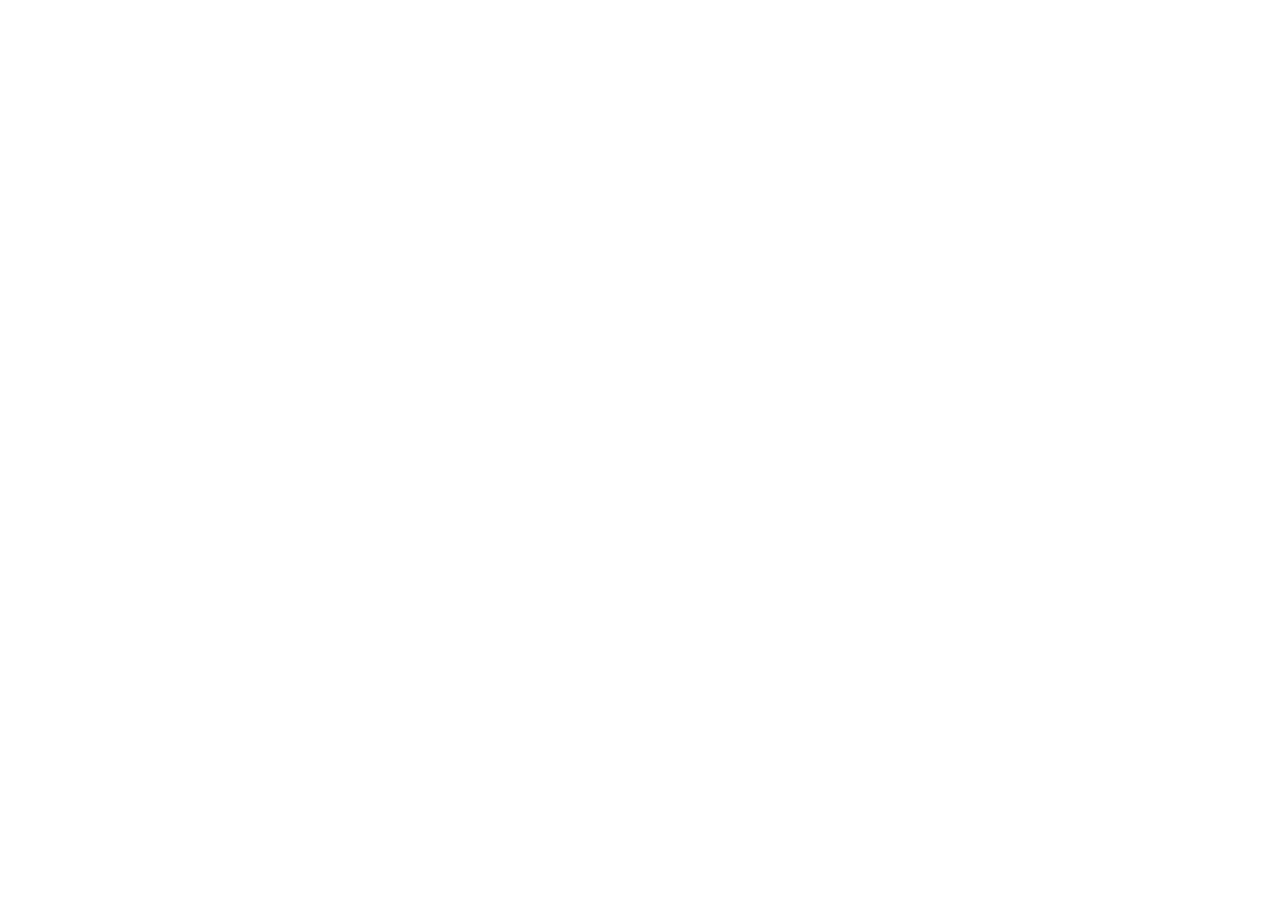
==== commit c79ad986: "Deploy from game_dev@684ff31" ====
--- a/index.html
+++ b/index.html
@@ -2,405 +2,39 @@
 <html lang="ja">
 <head>
 <meta charset="utf-8">
-<meta name="viewport" content="width=device-width, initial-scale=1, viewport-fit=cover">
-<style>html{touch-action:manipulation;-webkit-text-size-adjust:100%}input,select,textarea{font-size:max(16px,1em)}</style><script>(function(){var l=0,o={passive:false,capture:true},m=document.querySelector('meta[name="viewport"]'),c=m&&m.content;document.addEventListener("touchstart",function(e){if(e.touches.length>1&&e.cancelable)e.preventDefault();},o);document.addEventListener("touchend",function(e){var n=Date.now();if(n-l<350&&e.cancelable)e.preventDefault();l=n;},o);["gesturestart","gesturechange","gestureend"].forEach(function(t){document.addEventListener(t,function(e){e.preventDefault();},o);});document.addEventListener("dblclick",function(e){e.preventDefault();},o);var v=window.visualViewport;if(v&&m)v.addEventListener("resize",function(){if(v.scale>1.01){m.content=c+",maximum-scale=1.0001";setTimeout(function(){m.content=c;},60);}});})();</script>
-<title>SOUMA'S GAME LAB.</title>
-<meta name="description" content="ブラウザですぐ遊べる自作ゲームを公開している、SOUMA'S GAME LAB. のホームページです。">
-<meta property="og:title" content="SOUMA'S GAME LAB.">
-<meta property="og:description" content="ブラウザですぐ遊べる、自作ゲームの実験室。">
-<meta property="og:type" content="website">
-<meta property="og:image" content="https://soumakonagai-dev.github.io/images/mizutsukai.jpg">
-<meta name="theme-color" content="#0b1020">
-<link rel="icon" href="favicon.svg" type="image/svg+xml">
-<link rel="preconnect" href="https://fonts.googleapis.com">
-<link rel="preconnect" href="https://fonts.gstatic.com" crossorigin>
-<link href="https://fonts.googleapis.com/css2?family=DotGothic16&display=swap" rel="stylesheet">
-<link rel="stylesheet" href="style.css">
+<meta name="viewport" content="width=device-width, initial-scale=1">
+<meta name="referrer" content="origin">
+<meta name="robots" content="noindex">
+<title>SOUMA'S GAME LAB. は引っ越しました</title>
+<link rel="canonical" href="https://sobinsonslab.com/">
+<noscript><meta http-equiv="refresh" content="0;url=https://sobinsonslab.com/"></noscript>
+<style>body{margin:0;min-height:100vh;display:grid;place-items:center;background:#0b1020;color:#e8ecff;font:16px/1.7 sans-serif;text-align:center;padding:16px;box-sizing:border-box}a{color:#ffe27a}</style>
 </head>
 <body>
-
-<div id="school-note" class="school-note" role="note">⚠ 学校のタブレット・パソコンなど、学習に関係のないものを使ってはいけない端末では、このサイトで遊ばないでください。</div>
-
-<header class="site-header">
-  <div class="wrap header-inner">
-    <a class="logo" href="./" aria-label="SOUMA'S GAME LAB. トップ">
-      <span class="logo-mark" aria-hidden="true"></span>
-      <span class="logo-text">SOUMA'S GAME LAB<span class="dot">.</span></span>
-    </a>
-    <nav class="nav" aria-label="メイン">
-      <a href="#games">GAMES</a>
-      <a href="#about">ABOUT</a>
-      <a href="#report">REPORT</a>
-    </nav>
-  </div>
-</header>
-
-<main>
-  <section class="hero">
-    <div class="wrap">
-      <p class="hero-kicker">&gt; NOW PLAYING_</p>
-      <h1 class="hero-title">ブラウザですぐ遊べる、<br>自作ゲームの実験室。</h1>
-      <p class="hero-lead">ダウンロードもインストールもいりません。気になったゲームを選んで、そのまま遊んでみてください。</p>
-      <ul class="hero-stats" aria-label="サイトの特徴">
-        <li><b>10</b> GAMES</li>
-        <li><b>FREE</b> 無料</li>
-        <li><b>PC</b> &amp; スマホ</li>
-      </ul>
-    </div>
-  </section>
-
-  <section id="games" class="section">
-    <div class="wrap">
-      <h2 class="section-title"><span aria-hidden="true">■</span> GAMES</h2>
-
-      <div class="games">
-        <article class="game" style="--accent:#7fd4ff; --media-bg:#0b1020">
-          <a class="game-media" href="games/mizutsukai/" tabindex="-1" aria-hidden="true">
-            <img src="images/mizutsukai.jpg" alt="" width="960" height="600" loading="lazy">
-          </a>
-          <div class="game-body">
-            <p class="game-genre">謎解き 2D アクション</p>
-            <h3 class="game-title">ミズツカイ</h3>
-            <p class="game-desc">水をつかんで、投げて、流して。水をあやつる力で、火を消したり、スイッチを押したり、カギを取ったりしながらゴールをめざす謎解きアクションです。</p>
-            <div class="video" data-game="mizutsukai" data-yt="" data-src="videos/mizutsukai.mp4" data-poster="images/mizutsukai.jpg"></div>
-            <ul class="game-tags">
-              <li>84 ステージ</li>
-              <li>バッジ 43 種</li>
-              <li>PC / スマホ（横向き）</li>
-            </ul>
-            <details class="howto">
-              <summary>あそびかた</summary>
-              <dl>
-                <dt>PC</dt><dd>←→ / AD で移動、↑ / W / Space でジャンプ。マウス長押しで水をつかみ、はなすと投げる。R でやりなおし。</dd>
-                <dt>スマホ</dt><dd>横向きにして、左のパッドで移動、右のボタンでジャンプ。画面をなぞって水をあやつる。</dd>
-              </dl>
-              <p>はじめての人は、ステージえらびの「チュートリアル」から！</p>
-            </details>
-            <a class="play" href="games/mizutsukai/">▶ あそぶ</a>
-          </div>
-        </article>
-
-        <article class="game" style="--accent:#9bbc0f; --media-bg:#b9b6a6">
-          <a class="game-media" href="games/usotsuki-dungeon/" tabindex="-1" aria-hidden="true">
-            <img src="images/usotsuki-dungeon.jpg" alt="" width="960" height="600" loading="lazy">
-          </a>
-          <div class="game-body">
-            <p class="game-genre">デッキ構築ローグライク</p>
-            <h3 class="game-title">うそつきダンジョン</h3>
-            <p class="game-desc">画面の数字は嘘をつく。道しるべも、店主も。でも、敵の体は嘘をつかない。虫眼鏡で嘘を見やぶりながら、カードを組み合わせてダンジョンの奥へ進みます。</p>
-            <div class="video" data-game="usotsuki-dungeon" data-yt="" data-src="videos/usotsuki-dungeon.mp4" data-poster="images/usotsuki-dungeon.jpg"></div>
-            <ul class="game-tags">
-              <li>主人公 5 人</li>
-              <li>カードバトル</li>
-              <li>PC / スマホ</li>
-            </ul>
-            <details class="howto">
-              <summary>あそびかた</summary>
-              <dl>
-                <dt>PC</dt><dd>←→ で選んで Z で決定、X でターン終了。C で虫眼鏡を構えて、あやしいところを調べる。</dd>
-                <dt>スマホ</dt><dd>1 回タップで選択、もう 1 回で決定。虫眼鏡は右下をタップしてから、あやしいところをタップ。</dd>
-              </dl>
-              <p>タイトル画面の「チュートリアル」で基本が学べます。</p>
-            </details>
-            <a class="play" href="games/usotsuki-dungeon/">▶ あそぶ</a>
-          </div>
-        </article>
-
-        <article class="game" style="--accent:#ffc93d; --media-bg:#1c1450">
-          <a class="game-media" href="games/battle-blast/" tabindex="-1" aria-hidden="true">
-            <img src="images/battle-blast.jpg" alt="" width="960" height="600" loading="lazy">
-          </a>
-          <div class="game-body">
-            <p class="game-genre">ブロックパズル × ターン制バトル</p>
-            <h3 class="game-title">バトルブラスト</h3>
-            <p class="game-desc">ピースを置いてラインを消すと、消えたマスの色の「能力」が発動して敵と戦います。攻撃・回復・ガードをうまく消して勝とう。ガチャで装備を集めて合体で強化、スカウトでバディを仲間にできます。</p>
-            <div class="video" data-game="battle-blast" data-yt="" data-src="videos/battle-blast.mp4" data-poster="images/battle-blast.jpg"></div>
-            <ul class="game-tags">
-              <li>26 ステージ</li>
-              <li>装備 113 種（+20 まで強化）</li>
-              <li>バディ 48 匹</li>
-              <li>チャレンジ 20 段階</li>
-              <li>エンドレスモード</li>
-              <li>PC / スマホ（縦向き）</li>
-            </ul>
-            <details class="howto">
-              <summary>あそびかた</summary>
-              <dl>
-                <dt>PC</dt><dd>手札のピースをマウスでドラッグして、盤面に置く。タテかヨコ 1 列がそろうと消えて、そのマスの能力が発動する。</dd>
-                <dt>スマホ</dt><dd>指でピースをドラッグ。画面上のボタンで必殺技とバディのスキルが使える。</dd>
-              </dl>
-              <p>はじめての人は、ステージ 1「ちいさな森」から！ コインでガチャを引いて装備を集めよう（ピックアップは1時間ごとに入れかわり）。スカウトで仲間にしたバディは、バトル中に1回ずつスキルが使えるよ。腕に自信がついたら、難易度 20 段階のチャレンジへ！</p>
-            </details>
-            <a class="play" href="games/battle-blast/">▶ あそぶ</a>
-          </div>
-        </article>
-
-        <article class="game" style="--accent:#b9a6ff; --media-bg:#2a2236">
-          <a class="game-media" href="games/kagenuke/" tabindex="-1" aria-hidden="true">
-            <img src="images/kagenuke.jpg" alt="" width="960" height="600" loading="lazy">
-          </a>
-          <div class="game-body">
-            <p class="game-genre">光と影の謎解きアクション</p>
-            <h3 class="game-title">カゲヌケ</h3>
-            <p class="game-desc">あかりを動かせば、自分の影も動く。影を切りはなして、もうひとりの自分として操り、スイッチを押したり橋をかけたりしながら、薄暗い部屋からの脱出をめざします。</p>
-            <div class="video" data-game="kagenuke" data-yt="" data-src="videos/kagenuke.mp4" data-poster="images/kagenuke.jpg"></div>
-            <ul class="game-tags">
-              <li>10 章 32 ステージ</li>
-              <li>押せる箱・ゆれる光・まばたく光</li>
-              <li>PC / スマホ（横向き）</li>
-            </ul>
-            <details class="howto">
-              <summary>あそびかた</summary>
-              <dl>
-                <dt>PC</dt><dd>←→ で歩く、Space でジャンプ。L であかりを動かす（矢印キー・Q/E・マウスのドラッグ）。C で自分の影を切りはなし、Tab で実体と影を切りかえる。R でやりなおし、Esc でポーズ。</dd>
-                <dt>スマホ</dt><dd>横向きにして、左の ◀ ▶ で歩き、右の「ジャンプ」。「ひかり」を押してから画面をなぞると あかりが動く（「ちかく」「とおく」で奥行き）。「影」で影をつくり、「きりかえ」で実体と影を切りかえる。</dd>
-              </dl>
-              <p>はじめての人は、タイトルの「あそびかた」（チュートリアル）から！ 画面の案内にそって、あかりの動かしかたや、影のつくりかたを順番に覚えられます。影は、あかりの影の中だけを歩けます。光に照らされた所は壁になります。</p>
-            </details>
-            <a class="play" href="games/kagenuke/">▶ あそぶ</a>
-          </div>
-        </article>
-        <article class="game" style="--accent:#ffb454; --media-bg:#1b2040">
-          <a class="game-media" href="games/sodate-battle/" tabindex="-1" aria-hidden="true">
-            <img src="images/sodate-battle.jpg" alt="" width="960" height="600" loading="lazy">
-          </a>
-          <div class="game-body">
-            <p class="game-genre">モンスター育成バトル</p>
-            <h3 class="game-title">ソダテバトル</h3>
-            <p class="game-desc">モンスターを鍛えて、3Dのバトルへ。勝ってもらったTPでトレーニング用品を買えば、育つペースがぐんと上がります。期限のうちにチャンピオンへ挑もう。</p>
-            <div class="video" data-game="sodate-battle" data-yt="" data-src="videos/sodate-battle.mp4" data-poster="images/sodate-battle.jpg"></div>
-            <ul class="game-tags">
-              <li>じっくり100日 / さくっと10日</li>
-              <li>能力別の育成・技を自分で選ぶ</li>
-              <li>PC / スマホ</li>
-            </ul>
-            <details class="howto">
-              <summary>あそびかた</summary>
-              <dl>
-                <dt>育成</dt><dd>トレーニングで「攻撃・防御・魔力・体力」などを別々に鍛える。能力が条件に届くと、新しい技を覚える。技は4つまで自分で選べる。</dd>
-                <dt>PC</dt><dd>矢印キーで移動、A で攻撃（長押しで溜め）、S・D・W・E で技、Space で回避、Shift でガード、Q で必殺。</dd>
-                <dt>スマホ</dt><dd>左のスティックで移動、右のボタンで攻撃・技・回避・ガード・必殺。</dd>
-              </dl>
-              <p>はじめての人は、「さくっと10日」から！ エリアのぬしを倒して先へ進み、期限までにチャンピオンを目指そう。</p>
-            </details>
-            <a class="play" href="games/sodate-battle/">▶ あそぶ</a>
-          </div>
-        </article>
-        <article class="game" style="--accent:#62d6a8; --media-bg:#2a6a52">
-          <a class="game-media" href="games/slime-shop/" tabindex="-1" aria-hidden="true">
-            <img src="images/slime-shop.png" alt="" width="960" height="600" loading="lazy">
-          </a>
-          <div class="game-body">
-            <p class="game-genre">スライム経営×冒険</p>
-            <h3 class="game-title">スラバト商店</h3>
-            <p class="game-desc">いろんな武器を持って山を冒険し、洞窟や隠し儀式でスライムエキスを集めよう。分量をはかって作った個性派スライムをお店で売る、3Dの冒険×スライム経営ゲームです。強いスライムは、VIPが競り合うほどの人気に！</p>
-            <div class="video" data-game="slime-shop" data-yt="" data-src="videos/slime-shop.mp4" data-poster="images/slime-shop.png"></div>
-            <ul class="game-tags">
-              <li>冒険・属性武器・洞窟</li>
-              <li>分量の駆け引き・終わりのない経営</li>
-              <li>PC / スマホ</li>
-            </ul>
-            <details class="howto">
-              <summary>あそびかた</summary>
-              <dl>
-                <dt>PC</dt><dd>WASD で歩く、ドラッグで視点、Shift でダッシュ、E で調べる。</dd>
-                <dt>スマホ</dt><dd>左のスティックで歩き、右のボタンで調べる。2本指でズーム。</dd>
-                <dt>さわる</dt><dd>完成したスライムは「さわってみる」で、つついたり、のばしたりできる。</dd>
-                <dt>作る</dt><dd>お店の奥の工房で、材料のボタンを長押しして注ぎ、画面をドラッグしてこねる。ノリに対する割合が大事。</dd>
-                <dt>売る</dt><dd>棚に並べて値段をつける。お客さんの好みに合うほど高く売れる。</dd>
-              </dl>
-              <p>はじめての人は、まず工房で、ノリ100ml・水200ml・ホウ砂水30mlほどを入れてこねてみよう！ 水はノリより多めがうまくいきます。 材料がなくなったら町へ仕入れに。</p>
-            </details>
-            <a class="play" href="games/slime-shop/">▶ あそぶ</a>
-          </div>
-        </article>
-        <article class="game" style="--accent:#e0524a; --media-bg:#3a1410">
-          <a class="game-media" href="games/horror-drone/" tabindex="-1" aria-hidden="true">
-            <img src="images/horror-drone.jpg" alt="" width="800" height="600" loading="lazy">
-          </a>
-          <div class="game-body">
-            <p class="game-genre">ドローン観測×討伐ホラー</p>
-            <h3 class="game-title">観測者</h3>
-            <p class="game-desc">ドローンで廃屋の怪物を観測・解析し、弱点に合う武器を選んで討伐するアクションホラー。戦利品を拾って生きて帰り、素材で新しい武器を開発しよう。11種の怪物には、それぞれ名前・弱点・攻撃があり、図鑑に記録されます(口から腕を伸ばす怪物、酸を吐く怪物、天井から髪を振り回す怪物など)。形のばらばらな木造の屋敷を、ライトの影をたよりに進みます。※ 刺激の強い表現(血・ジャンプスケア)があります。</p>
-            <div class="video" data-game="horror-drone" data-yt="" data-src="videos/horror-drone.mp4" data-poster="images/horror-drone.jpg"></div>
-            <ul class="game-tags">
-              <li>ホラー・アクション・3D</li>
-              <li>観測・図鑑・武器開発</li>
-              <li>PC推奨 / スマホ(タッチ操作)</li>
-            </ul>
-            <details class="howto">
-              <summary>あそびかた</summary>
-              <dl>
-                <dt>PC</dt><dd>W・S(または上下キー)で前後に移動、A・D(または左右キー)で向き、Q・E で上下の向き、マウスでも向きを変えられる。F または左クリックで解析・射撃。</dd>
-                <dt>スマホ</dt><dd>左のスティックで移動、右側をスワイプで向き、ボタンで解析・射撃・帰還。</dd>
-                <dt>観測</dt><dd>ドローン(Space・Shift で上下)で怪物を探し、F を長押しして解析。弱点は「開く瞬間」だけ見える。R で録画、P で再生すると予兆が分かる。</dd>
-                <dt>出撃</dt><dd>武器を2つ選んで徒歩で廃屋へ。弱点の属性に合う武器が大きく効く。戦利品を拾い、自宅の緑の輪(帰還点)で X キーを押すと帰れる。やられると持っていた戦利品は失う。</dd>
-              </dl>
-              <p>はじめての人は、まずドローンで「鼻なし」を観測して、弱点(口の中)を解析しよう。音が出ます。イヤホン推奨。</p>
-            </details>
-            <a class="play" href="games/horror-drone/">▶ あそぶ</a>
-          </div>
-        </article>
-        <article class="game" style="--accent:#ffd800; --media-bg:#78c8f0">
-          <a class="game-media" href="games/pico/" tabindex="-1" aria-hidden="true">
-            <img src="images/pico.jpg" alt="" width="960" height="600" loading="lazy">
-          </a>
-          <div class="game-body">
-            <p class="game-genre">変身 2D アクション</p>
-            <h3 class="game-title">ピコのぼうけん</h3>
-            <p class="game-desc">敵を踏んで LV を上げ、キャプチャー玉で仲間にして、その仲間に変身！ 2段ジャンプ・羽ばたき・爆弾・火の玉など 11 種の能力と、はねるキノコ・動く足場・上昇気流などのしかけを使いこなして、はじまりの丘・ひかりゴケの洞くつ・すなかぜの遺跡・やみの城などをぬけていく横スクロールアクションです。ポータルやスイッチの謎解き部屋も待っています。</p>
-            <div class="video" data-game="pico" data-yt="" data-src="videos/pico.mp4" data-poster="images/pico.jpg"></div>
-            <ul class="game-tags">
-              <li>13 ステージ</li>
-              <li>仲間 11 種に変身</li>
-              <li>しかけ 7 種・謎解き部屋 5 種</li>
-              <li>時間制限なし</li>
-              <li>PC / スマホ（横向き）</li>
-            </ul>
-            <details class="howto">
-              <summary>あそびかた</summary>
-              <dl>
-                <dt>PC</dt><dd>←→ で移動、Z / Space でジャンプ、X でダッシュ。V でキャプチャー玉（変身中は特技）、1・2 で変身、↓ でポータルに入る、Q でなかま図鑑。</dd>
-                <dt>スマホ</dt><dd>横向きにして、左の ◀ ▶ で移動、右の A でジャンプ、B でダッシュ。V・1・2・▼・なかま のボタンも画面にあります。</dd>
-                <dt>ハート</dt><dd>ダメージを受けるとハートがへり、0 になるとミス。宝石ブロックから出るハートの実で回復。光る石（チェックポイント）にさわると、ミスしてもそこから再開できます。</dd>
-              </dl>
-              <p>はじめての人は、まず敵を踏んで LV を上げよう！ LV が条件に届いた敵は、キャプチャー玉で仲間にできます。ゲームを始める前に、くわしい操作方法が表示されます。</p>
-            </details>
-            <a class="play" href="games/pico/">▶ あそぶ</a>
-          </div>
-        </article>
-        <article class="game" style="--accent:#6cf; --media-bg:#101a40">
-          <a class="game-media" href="games/danmaku-rogue/" tabindex="-1" aria-hidden="true">
-            <img src="images/danmaku-rogue.jpg" alt="" width="960" height="600" loading="lazy">
-          </a>
-          <div class="game-body">
-            <p class="game-genre">ローグライク弾幕シューティング</p>
-            <h3 class="game-title">弾幕ローグ（試作）</h3>
-            <p class="game-desc">敵を倒して出る経験値ジェムを拾い、レベルアップのたびに3択で強化を選んで育てていく弾幕シューティング。1ステージは5ウェーブ（3が中ボス、5がボス）で、合間にルートを選び、宝箱で武器や能力を進化させます。ステージは15個、機体は13種。クリアで貯めたゴールドで、ガチャで能力を引いたり、機体を買ったりできます。難易度は5段階で、弾幕の濃さが段階ごとに変わります（LUNATIC・ABYSS はかなりの激ムズ）。BGM つき。</p>
-            <div class="video" data-game="danmaku-rogue" data-yt="" data-src="videos/danmaku-rogue.mp4" data-poster="images/danmaku-rogue.jpg"></div>
-            <ul class="game-tags">
-              <li>弾幕・ローグライク・2D</li>
-              <li>ステージ15 / 機体13 / 難易度5段階</li>
-              <li>PC / スマホ</li>
-            </ul>
-            <details class="howto">
-              <summary>あそびかた</summary>
-              <dl>
-                <dt>PC</dt><dd>WASD・矢印キーで自機を動かす。弾は自動で出る。Shift で低速移動（当たり判定の点が見える）、X か右クリックでボム、P で一時停止、N で BGM のオンオフ。</dd>
-                <dt>スマホ</dt><dd>画面をなぞって自機を動かす。右下の「ボム」ボタンでボム。</dd>
-                <dt>育てる</dt><dd>敵を倒すと宝石が落ちる。拾ってレベルアップし、3つの強化から1つ選ぶ。武器や能力は Lv5 まで育ち、条件がそろうと宝箱で進化する（カードに進化先と必要なスキルが出ます）。</dd>
-                <dt>お金</dt><dd>ステージをクリアするとゴールドが手に入る。強化メニューの「ガチャ」で能力を引き、「機体格納庫」で機体を買える。</dd>
-              </dl>
-              <p>はじめての人は、難易度 EASY かNORMAL のステージ1から！ 音が出ます。最初にクリックかキーを押すと BGM が流れます。※ 試作版のため、ふぐあいがあるかもしれません。</p>
-            </details>
-            <a class="play" href="games/danmaku-rogue/">▶ あそぶ</a>
-          </div>
-        </article>
-        <article class="game" style="--accent:#ff9ad0; --media-bg:#1a1040">
-          <a class="game-media" href="games/mamori-garden/" tabindex="-1" aria-hidden="true">
-            <img src="images/mamori-garden.jpg" alt="" width="960" height="600" loading="lazy">
-          </a>
-          <div class="game-body">
-            <p class="game-genre">タワーディフェンス</p>
-            <h3 class="game-title">まもりの庭</h3>
-            <p class="game-desc">ゴールドで仲間を召喚し、同じ仲間・同じ★を重ねて合成しながら、うつくしい世界を守るタワーディフェンス。置く場所は、道以外ならどこでも自由です。仲間は全216体（季節限定28体を含む）でそれぞれ能力と攻撃エフェクトがちがい、★3・★5・★7で能力が開花し、見た目も変わります（キャラごとに、炎・氷・葉・羽・歯車…とちがう姿）。3種類のガチャでかけらを集めて、レベル20まで育てることもできます。ステージは40、難易度は6段階（悪夢はかなりの激ムズ）。月に2回（前半・後半）かわるイベントステージ（1月〜12月）では、ポイントを貯めて季節限定キャラのかけらと交換できます。BGM・効果音つき。</p>
-            <div class="video" data-game="mamori-garden" data-yt="" data-src="videos/mamori-garden.mp4" data-poster="images/mamori-garden.jpg"></div>
-            <ul class="game-tags">
-              <li>タワーディフェンス・合成・ガチャ・2D</li>
-              <li>ステージ40＋イベント（月2回） / 仲間216体 / 難易度6段階</li>
-              <li>PC / スマホ（縦でも横でも）</li>
-            </ul>
-            <details class="howto">
-              <summary>あそびかた</summary>
-              <dl>
-                <dt>おく</dt><dd>下のカードを、好きな場所へドラッグして仲間を召喚（道の上以外ならどこでもOK）。カードをタップしてから場所をタップしてもOK。右上の★1・★2・★3で、強い仲間をいきなり召喚することもできます（その分お高め）。キーボードは 1〜5 で召喚、R でおまかせ召喚、Space でウェーブ開始、F で速度、P で一時停止。</dd>
-                <dt>合成</dt><dd>同じ仲間を同じ★の上にドラッグして重ねると、★が1つ上がって強くなります（最大★7）。仲間が多すぎて置けなくなったら、合成か売却で場所をあけましょう。戦闘中のゴールドでキャラごとの強化もできます。</dd>
-                <dt>ガチャ</dt><dd>戦うとジェムが、クリアするとたまにチケットがもらえます。ノーマル・レア・ウルトラの3種類。タイトルの「ガチャ」で「かけら」を集めて、新しい仲間に（エピックまでは少ない数でOK）。「なかま強化」でレベル20まで育てられます。</dd>
-                <dt>イベント</dt><dd>タイトルの「○月前半／後半イベント」で、その期間だけのステージに挑戦（1か月に2回かわります）。クリアで貯まるポイントは、その月のイベント中だけ使えて、イベントクエスト（12個）でもポイントがもらえます。季節限定キャラ（春夏秋冬 各7体）や、ふつうのエピック以上のキャラ（品ぞろえは季節ごとに入れかわります）のかけらと交換できます。難しい難易度ほど、ポイントも増えます。来月・来年には持ち越せません。</dd>
-                <dt>むずかしさ</dt><dd>難易度は「やさしい」から「悪夢」まで6段階。前の難易度をクリアすると次が遊べます。エフェクトが重いときは、右上の「FX」でオフにできます。</dd>
-              </dl>
-              <p>はじめての人は、ステージ1の「ふつう」から！ 音が出ます。最初にクリックかタップをすると BGM が流れます。</p>
-            </details>
-            <a class="play" href="games/mamori-garden/">▶ あそぶ</a>
-          </div>
-        </article>
-      </div>
-    </div>
-  </section>
-
-<section id="upcoming" class="section upcoming" hidden>
-    <div class="wrap">
-      <h2 class="section-title"><span aria-hidden="true">■</span> COMING SOON</h2>
-      <p class="section-lead">いま作っている新作のトレーラーです。</p>
-      <div class="trailers">
-        <!--
-          新作を載せるときは、下のブロックをコピーして <section id="upcoming"> の hidden を外し、
-          data-src に動画ファイル（site/videos/ に置いた mp4。例: videos/trailer.mp4）を入れる。
-          表紙画像を出したいときは data-poster="images/xxx.jpg" も付ける。
-        <article class="trailer" style="--accent:#ffd34d">
-          <div class="video" data-src="videos/trailer.mp4" data-title="ゲーム名 トレーラー"></div>
-          <p class="game-genre">ジャンル</p>
-          <h3 class="game-title">ゲーム名（仮）</h3>
-          <p class="game-desc">ひとこと説明。</p>
-          <p class="trailer-date">2026年冬 公開予定</p>
-        </article>
-        -->
-        <article class="trailer" style="--accent:#8fe0ff">
-          <div class="video" data-src="videos/ishi-migaki.mp4" data-poster="images/ishi-migaki.jpg" data-title="いしみがき トレーラー"></div>
-          <p class="game-genre">石みがき×作業ゲーム（3D）</p>
-          <h3 class="game-title">いしみがき（仮）</h3>
-          <p class="game-desc">穴を下へ掘って石を見つけ、泥を洗い、磨いて売る、のんびり3D作業ゲーム。磨いた所だけがツヤツヤになり、磨きすぎると石がやせて価値が下がります。石は全20種で、重さに比例して値段が変わり、見る角度で色が変わる石も。お金でつるはしを強くして、もっと深い層のレアな石へ。ジュエリー店からの注文どおりに磨くと、いい値段で買ってもらえます。</p>
-          <p class="trailer-date">試作品を公開中（制作中のため、変わることがあります）</p>
-          <a class="play" href="games/ishi-migaki/">▶ 試作品をあそぶ</a>
-        </article>
-      </div>
-    </div>
-  </section>
-
-  <section id="about" class="section about">
-    <div class="wrap about-inner">
-      <h2 class="section-title"><span aria-hidden="true">■</span> ABOUT</h2>
-      <div class="about-text">
-        <p>SOUMA'S GAME LAB. は、Souma が作ったゲームを置いている小さな実験室です。</p>
-        <p>どのゲームもブラウザだけで動きます。セーブデータはお使いのブラウザの中に保存されるので、同じ端末・同じブラウザなら続きから遊べます。</p>
-        <p>新しいゲームができたら、ここに追加していきます。</p>
-      </div>
-    </div>
-  </section>
-<section id="report" class="section report">
-    <div class="wrap">
-      <h2 class="section-title"><span aria-hidden="true">■</span> REPORT</h2>
-      <p class="section-lead">バグや困ったことを見つけたら教えてください。送信すると GitHub の報告ページ（要 GitHub アカウント）が、書いた内容つきで開きます。</p>
-      <form id="bugform" class="bugform">
-        <label>どのゲーム？
-          <select name="game" required><option value="">えらんでね</option><option>サイト全体</option></select>
-        </label>
-        <label>どんなことが起きた？
-          <textarea name="what" rows="4" required placeholder="例：ステージ3でゴールしても次に進めない"></textarea>
-        </label>
-        <label>どうすると起きる？（わかれば）
-          <textarea name="steps" rows="3" placeholder="例：左のボタンを押しながらジャンプすると…"></textarea>
-        </label>
-        <label>使っている端末
-          <input name="env" placeholder="例：iPad / iPhone / Windows / Android">
-        </label>
-        <button type="submit" class="play">報告ページを開く</button>
-      </form>
-    </div>
-  </section>
-</main>
-
-<footer class="site-footer">
-  <div class="wrap footer-inner">
-    <p>&copy; 2026 SOUMA'S GAME LAB.</p>
-    <p class="credit">ミズツカイ BGM音源: FluidR3_GM (Frank Wen, CC BY 3.0) / midi-js-soundfonts (Benjamin Gleitzman)<br>バトルブラスト・カゲヌケ・弾幕ローグ 楽器音源: tonejs-instruments (Nicholaus Brosowsky, MIT License)</p>
-  </div>
-</footer>
-
-<script src="firebase-config.js"></script>
-<script src="notice.js"></script>
-<script src="track.js"></script>
-<script src="bgm.js"></script>
-<script src="site.js"></script>
+<p>SOUMA'S GAME LAB. は新しいURLに引っ越しました。<br>セーブデータを引き継いで移動しています…<br><a id="go" href="https://sobinsonslab.com/">https://sobinsonslab.com/</a></p>
+<script>
+// 旧URL（soumakonagai-dev.github.io）に置く引っ越しページ。index.html と 404.html の両方がこれなので、
+// どのページを開いても動く。この端末の localStorage（各ゲームのセーブ）をまとめて、
+// 新しいURLの move.html に #d= で渡し、同じパスへ移動する。# 以降はサーバーに送られない。
+(async function () {
+  var url = 'https://sobinsonslab.com/move.html#to=' + encodeURIComponent(location.pathname + location.search);
+  try {
+    var data = {};
+    for (var i = 0; i < localStorage.length; i++) { var k = localStorage.key(i); data[k] = localStorage.getItem(k); }
+    if (Object.keys(data).length) {
+      var bytes = new TextEncoder().encode(JSON.stringify(data)), z = 0;
+      if (window.CompressionStream) {
+        bytes = new Uint8Array(await new Response(new Blob([bytes]).stream().pipeThrough(new CompressionStream('gzip'))).arrayBuffer());
+        z = 1;
+      }
+      var bin = '';
+      for (var j = 0; j < bytes.length; j += 0x8000) bin += String.fromCharCode.apply(null, bytes.subarray(j, j + 0x8000));
+      url += '&z=' + z + '&d=' + btoa(bin).replace(/\+/g, '-').replace(/\//g, '_').replace(/=+$/, '');
+    }
+  } catch (e) {}
+  document.getElementById('go').href = url;
+  location.replace(url);
+})();
+</script>
 </body>
 </html>
